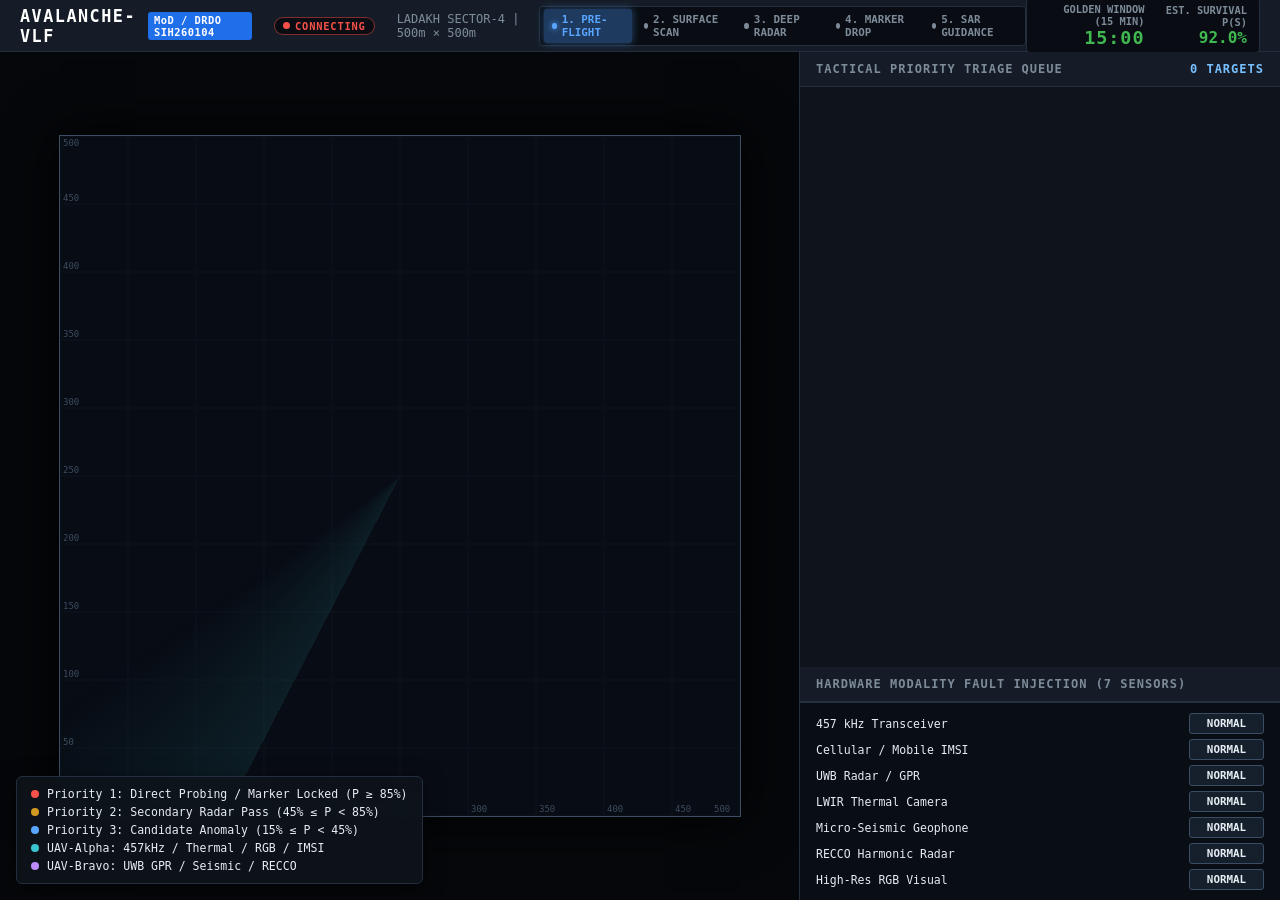
==== frontend/index.html @ 2348098b "feat: initial commit for avalanche_vlf architecture and test suite" ====
<!DOCTYPE html>
<html lang="en">
<head>
    <meta charset="UTF-8">
    <meta name="viewport" content="width=device-width, initial-scale=1.0">
    <title>AVALANCHE-VLF | Tactical SAR Command & Evidence Fusion</title>
    <style>
        :root {
            --bg: #07090e;
            --panel: #0f141c;
            --panel-header: #151c27;
            --border: #232f3e;
            --border-highlight: #3a4d65;
            --text: #e6edf3;
            --muted: #7d8b99;
            --p1: #f85149;
            --p1-glow: rgba(248, 81, 73, 0.35);
            --p2: #d29922;
            --p3: #58a6ff;
            --p4: #238636;
            --uav-alpha: #39c5cf;
            --uav-bravo: #bc8cff;
            --golden-green: #3fb950;
            --golden-amber: #d29922;
            --golden-red: #f85149;
        }
        * { box-sizing: border-box; margin: 0; padding: 0; font-family: -apple-system, BlinkMacSystemFont, "Segoe UI", Roboto, monospace; }
        body { background: var(--bg); color: var(--text); height: 100vh; display: flex; flex-direction: column; overflow: hidden; }
        
        /* Top Tactical Command Header */
        header {
            background: var(--panel-header);
            border-bottom: 1px solid var(--border);
            padding: 8px 20px;
            display: flex;
            justify-content: space-between;
            align-items: center;
            height: 52px;
            flex-shrink: 0;
        }
        .brand-group { display: flex; align-items: center; gap: 12px; }
        .brand-title { font-weight: 800; font-size: 1.05rem; letter-spacing: 1.5px; color: #fff; }
        .badge-mod { background: #1f6feb; color: #fff; font-size: 0.65rem; font-weight: 700; padding: 2px 6px; border-radius: 3px; letter-spacing: 0.5px; }
        /* Telemetry link status: never present frozen data as current */
        .link-pill {
            display: inline-flex; align-items: center; gap: 5px;
            font-size: 0.65rem; font-weight: 800; letter-spacing: 0.8px;
            padding: 2px 8px; border-radius: 10px; margin-left: 10px;
            border: 1px solid var(--border); background: #090d13;
        }
        .link-pill .link-dot { width: 7px; height: 7px; border-radius: 50%; background: var(--muted); }
        .link-pill.live { color: var(--golden-green); border-color: rgba(63, 185, 80, 0.45); }
        .link-pill.live .link-dot { background: var(--golden-green); box-shadow: 0 0 6px var(--golden-green); animation: pulseDot 1.2s infinite; }
        .link-pill.stale { color: var(--golden-amber); border-color: rgba(210, 153, 34, 0.5); }
        .link-pill.stale .link-dot { background: var(--golden-amber); animation: pulseDot 0.6s infinite; }
        .link-pill.offline { color: var(--p1); border-color: rgba(248, 81, 73, 0.5); }
        .link-pill.offline .link-dot { background: var(--p1); }
        
        /* 5-Phase Mission Lifecycle Ribbon */
        .phase-ribbon {
            display: flex;
            align-items: center;
            background: #090d13;
            border: 1px solid var(--border);
            border-radius: 4px;
            padding: 2px 4px;
            gap: 4px;
        }
        .phase-step {
            font-size: 0.68rem;
            font-weight: 700;
            color: var(--muted);
            padding: 4px 8px;
            border-radius: 3px;
            display: flex;
            align-items: center;
            gap: 5px;
            transition: all 0.3s ease;
        }
        .phase-step.active {
            background: #1f3a5f;
            color: #58a6ff;
            box-shadow: 0 0 8px rgba(88, 166, 255, 0.4);
        }
        .phase-step.complete {
            color: #3fb950;
        }
        .phase-dot { width: 6px; height: 6px; border-radius: 50%; background: var(--muted); }
        .phase-step.active .phase-dot { background: #58a6ff; box-shadow: 0 0 6px #58a6ff; animation: pulseDot 1s infinite; }
        .phase-step.complete .phase-dot { background: #3fb950; }
        
        /* Survival & Asphyxiation Golden Window HUD */
        .survival-hud {
            display: flex;
            align-items: center;
            gap: 16px;
            background: #090d13;
            border: 1px solid var(--border);
            border-radius: 4px;
            padding: 4px 12px;
        }
        .hud-metric { text-align: right; }
        .hud-label { font-size: 0.65rem; color: var(--muted); text-transform: uppercase; font-weight: 700; }
        .hud-timer { font-size: 1.15rem; font-weight: 900; letter-spacing: 1px; color: var(--golden-green); font-variant-numeric: tabular-nums; }
        .hud-survival { font-size: 1.0rem; font-weight: 800; color: var(--golden-green); }
        
        /* Main Workspace Grid */
        .layout { display: grid; grid-template-columns: 1fr 480px; flex: 1; height: calc(100vh - 52px); overflow: hidden; }
        
        /* Radar Viewport */
        .map-viewport {
            position: relative;
            background: #05070a;
            display: flex;
            justify-content: center;
            align-items: center;
            border-right: 1px solid var(--border);
            overflow: hidden;
        }
        canvas#radarCanvas {
            background: #080c14;
            border: 1px solid var(--border-highlight);
            box-shadow: 0 0 50px rgba(0, 0, 0, 0.9);
            cursor: crosshair;
        }
        .map-legend {
            position: absolute;
            bottom: 16px;
            left: 16px;
            background: rgba(15, 20, 28, 0.92);
            border: 1px solid var(--border);
            border-radius: 6px;
            padding: 10px 14px;
            font-size: 0.72rem;
            backdrop-filter: blur(8px);
            box-shadow: 0 4px 20px rgba(0,0,0,0.5);
            pointer-events: none;
        }
        .legend-row { display: flex; align-items: center; gap: 8px; margin-bottom: 4px; }
        .legend-row:last-child { margin-bottom: 0; }
        .legend-dot { width: 8px; height: 8px; border-radius: 50%; flex-shrink: 0; }
        
        /* Tactical Command Panel */
        .panel { background: var(--panel); display: flex; flex-direction: column; height: 100%; overflow: hidden; }
        .panel-heading {
            padding: 10px 16px;
            background: var(--panel-header);
            border-bottom: 1px solid var(--border);
            font-size: 0.75rem;
            font-weight: 800;
            color: var(--muted);
            text-transform: uppercase;
            letter-spacing: 1px;
            display: flex;
            justify-content: space-between;
            align-items: center;
            flex-shrink: 0;
        }
        
        /* Triage Queue */
        .triage-list { flex: 1; overflow-y: auto; padding: 12px; }
        .triage-card {
            background: #0d121a;
            border: 1px solid var(--border);
            border-left: 5px solid var(--border);
            border-radius: 4px;
            padding: 10px 12px;
            margin-bottom: 10px;
            transition: transform 0.15s ease, border-color 0.15s ease;
        }
        .triage-card:hover { transform: translateY(-1px); border-color: var(--border-highlight); }
        .triage-card.P1 { border-left-color: var(--p1); background: linear-gradient(90deg, rgba(248, 81, 73, 0.08) 0%, #0d121a 40%); }
        .triage-card.P2 { border-left-color: var(--p2); background: linear-gradient(90deg, rgba(210, 153, 34, 0.08) 0%, #0d121a 40%); }
        .card-header { display: flex; justify-content: space-between; align-items: center; margin-bottom: 6px; }
        .card-title { font-weight: 800; font-size: 0.85rem; letter-spacing: 0.5px; }
        .card-prob { font-weight: 900; font-size: 0.95rem; }
        .card-meta-grid { display: grid; grid-template-columns: 1fr 1fr; gap: 4px 12px; font-size: 0.75rem; color: var(--muted); margin-bottom: 6px; }
        .card-meta-grid strong { color: var(--text); }
        .badge-mgrs { background: #16202c; color: #79c0ff; border: 1px solid #23374d; padding: 2px 6px; border-radius: 3px; font-size: 0.72rem; font-weight: 700; font-family: monospace; }
        .marker-badge { background: #238636; color: #fff; font-size: 0.65rem; font-weight: 700; padding: 2px 6px; border-radius: 3px; display: inline-flex; align-items: center; gap: 4px; }
        .directive-box {
            background: #111823;
            border: 1px solid var(--border);
            border-radius: 3px;
            padding: 6px 8px;
            margin-top: 6px;
            font-size: 0.72rem;
            font-weight: 700;
        }
        .directive-box.P1 { color: var(--p1); border-color: rgba(248, 81, 73, 0.4); }
        .directive-box.P2 { color: var(--p2); border-color: rgba(210, 153, 34, 0.4); }
        .btn-inspect {
            width: 100%;
            margin-top: 8px;
            background: #1f2937;
            border: 1px solid #374151;
            color: #9ca3af;
            padding: 5px 8px;
            border-radius: 3px;
            font-size: 0.72rem;
            font-weight: 700;
            cursor: pointer;
            display: flex;
            justify-content: center;
            align-items: center;
            gap: 6px;
            transition: all 0.2s ease;
        }
        .btn-inspect:hover { background: #2563eb; color: #ffffff; border-color: #3b82f6; }
        
        /* Fault Injection Console */
        .fault-controls {
            padding: 10px 16px;
            border-top: 1px solid var(--border);
            background: #090d14;
            max-height: 220px;
            overflow-y: auto;
            flex-shrink: 0;
        }
        .control-row { display: flex; justify-content: space-between; align-items: center; margin-bottom: 5px; font-size: 0.72rem; }
        .control-row:last-child { margin-bottom: 0; }
        .btn-toggle {
            background: #161f2c;
            border: 1px solid var(--border-highlight);
            color: var(--text);
            padding: 3px 8px;
            border-radius: 3px;
            cursor: pointer;
            font-size: 0.68rem;
            font-weight: 700;
            min-width: 75px;
            transition: all 0.15s ease;
        }
        .btn-toggle.fault { background: #b62324; border-color: #f85149; color: #fff; box-shadow: 0 0 8px rgba(248, 81, 73, 0.4); }
        
        /* Target Sensor Analytics Modal */
        .modal-backdrop {
            position: fixed;
            top: 0; left: 0; width: 100vw; height: 100vh;
            background: rgba(3, 6, 10, 0.85);
            backdrop-filter: blur(6px);
            display: none;
            justify-content: center;
            align-items: center;
            z-index: 1000;
        }
        .modal-window {
            background: #0f1622;
            border: 1px solid var(--border-highlight);
            border-radius: 8px;
            width: 780px;
            max-width: 95vw;
            box-shadow: 0 10px 40px rgba(0, 0, 0, 0.9);
            overflow: hidden;
            display: flex;
            flex-direction: column;
        }
        .modal-header {
            padding: 12px 20px;
            background: #172030;
            border-bottom: 1px solid var(--border);
            display: flex;
            justify-content: space-between;
            align-items: center;
        }
        .modal-title { font-weight: 800; font-size: 0.95rem; letter-spacing: 0.5px; }
        .btn-close { background: none; border: none; color: var(--muted); font-size: 1.2rem; cursor: pointer; }
        .btn-close:hover { color: #fff; }
        .modal-body { padding: 18px 20px; overflow-y: auto; display: flex; flex-direction: column; gap: 16px; }
        .dsp-grid { display: grid; grid-template-columns: 1fr 1fr; gap: 16px; }
        .dsp-card { background: #080c14; border: 1px solid var(--border); border-radius: 6px; padding: 10px 12px; }
        .dsp-card-title { font-size: 0.72rem; font-weight: 800; color: var(--muted); margin-bottom: 8px; text-transform: uppercase; }
        canvas.dspCanvas { background: #04060a; border: 1px solid #1a2536; border-radius: 4px; width: 100%; height: 130px; display: block; }
        .permittivity-bar-container { margin-top: 4px; }
        .permittivity-labels { display: flex; justify-content: space-between; font-size: 0.68rem; color: var(--muted); margin-bottom: 4px; }
        .permittivity-track { height: 10px; background: #16202e; border-radius: 5px; position: relative; overflow: hidden; }
        .permittivity-fill { height: 100%; background: linear-gradient(90deg, #38bdf8 0%, #a855f7 70%, #ec4899 100%); width: 65%; }
        
        @keyframes pulseDot { 0% { opacity: 0.4; } 50% { opacity: 1; } 100% { opacity: 0.4; } }
        
        @media (max-width: 1024px) {
            .layout { grid-template-columns: 1fr; overflow-y: auto; }
            body { overflow: auto; }
            .map-viewport { height: 500px; }
            canvas#radarCanvas { width: 460px; height: 460px; }
        }
    </style>
</head>
<body>
    <header>
        <div class="brand-group">
            <div class="brand-title">AVALANCHE-VLF</div>
            <span class="badge-mod">MoD / DRDO SIH260104</span>
            <span class="link-pill offline" id="linkStatus"><span class="link-dot"></span><span id="linkStatusText">CONNECTING</span></span>
            <div style="font-size: 0.75rem; color: var(--muted); margin-left: 10px;">LADAKH SECTOR-4 | 500m × 500m</div>
        </div>
        
        <!-- 5-Phase Mission Lifecycle Ribbon -->
        <div class="phase-ribbon" id="phaseRibbon">
            <div class="phase-step active" id="phase-ALERT_PREFLIGHT"><span class="phase-dot"></span>1. PRE-FLIGHT</div>
            <div class="phase-step" id="phase-LAWNMOWER_SURFACE_SCAN"><span class="phase-dot"></span>2. SURFACE SCAN</div>
            <div class="phase-step" id="phase-DEEP_RADAR_SCAN"><span class="phase-dot"></span>3. DEEP RADAR</div>
            <div class="phase-step" id="phase-TARGET_VERIFICATION_MARKER_DROP"><span class="phase-dot"></span>4. MARKER DROP</div>
            <div class="phase-step" id="phase-SAR_VECTORING"><span class="phase-dot"></span>5. SAR GUIDANCE</div>
        </div>
        
        <!-- 15-Minute Golden Window Survival HUD -->
        <div class="survival-hud">
            <div class="hud-metric">
                <div class="hud-label">GOLDEN WINDOW (15 MIN)</div>
                <div class="hud-timer" id="goldenCountdown">15:00</div>
            </div>
            <div class="hud-metric">
                <div class="hud-label">EST. SURVIVAL P(S)</div>
                <div class="hud-survival" id="survivalProb">92.0%</div>
            </div>
        </div>
    </header>

    <div class="layout">
        <div class="map-viewport">
            <canvas id="radarCanvas" width="680" height="680"></canvas>
            <div class="map-legend">
                <div class="legend-row"><span class="legend-dot" style="background: var(--p1);"></span> Priority 1: Direct Probing / Marker Locked (P ≥ 85%)</div>
                <div class="legend-row"><span class="legend-dot" style="background: var(--p2);"></span> Priority 2: Secondary Radar Pass (45% ≤ P &lt; 85%)</div>
                <div class="legend-row"><span class="legend-dot" style="background: var(--p3);"></span> Priority 3: Candidate Anomaly (15% ≤ P &lt; 45%)</div>
                <div class="legend-row" style="margin-top: 4px;"><span class="legend-dot" style="background: var(--uav-alpha);"></span> UAV-Alpha: 457kHz / Thermal / RGB / IMSI</div>
                <div class="legend-row"><span class="legend-dot" style="background: var(--uav-bravo);"></span> UAV-Bravo: UWB GPR / Seismic / RECCO</div>
            </div>
        </div>

        <div class="panel">
            <div class="panel-heading">
                <span>Tactical Priority Triage Queue</span>
                <span id="triageCount" style="color: #79c0ff; font-family: monospace;">0 TARGETS</span>
            </div>
            <div class="triage-list" id="triageQueue"></div>
            
            <div class="panel-heading">Hardware Modality Fault Injection (7 Sensors)</div>
            <div class="fault-controls">
                <div class="control-row">
                    <span>457 kHz Transceiver</span>
                    <button class="btn-toggle" id="btnRf" onclick="toggleFault('TRANSCEIVER_457', 'btnRf')">NORMAL</button>
                </div>
                <div class="control-row">
                    <span>Cellular / Mobile IMSI</span>
                    <button class="btn-toggle" id="btnMobile" onclick="toggleFault('MOBILE_RF', 'btnMobile')">NORMAL</button>
                </div>
                <div class="control-row">
                    <span>UWB Radar / GPR</span>
                    <button class="btn-toggle" id="btnGpr" onclick="toggleFault('GPR', 'btnGpr')">NORMAL</button>
                </div>
                <div class="control-row">
                    <span>LWIR Thermal Camera</span>
                    <button class="btn-toggle" id="btnThermal" onclick="toggleFault('THERMAL_IR', 'btnThermal')">NORMAL</button>
                </div>
                <div class="control-row">
                    <span>Micro-Seismic Geophone</span>
                    <button class="btn-toggle" id="btnSeismic" onclick="toggleFault('SEISMIC_ACOUSTIC', 'btnSeismic')">NORMAL</button>
                </div>
                <div class="control-row">
                    <span>RECCO Harmonic Radar</span>
                    <button class="btn-toggle" id="btnRecco" onclick="toggleFault('RECCO', 'btnRecco')">NORMAL</button>
                </div>
                <div class="control-row">
                    <span>High-Res RGB Visual</span>
                    <button class="btn-toggle" id="btnRgb" onclick="toggleFault('RGB_VISUAL', 'btnRgb')">NORMAL</button>
                </div>
            </div>
        </div>
    </div>

    <!-- Target Sensor Analytics Inspector Modal -->
    <div class="modal-backdrop" id="inspectorModal">
        <div class="modal-window">
            <div class="modal-header">
                <div>
                    <div class="modal-title" id="modalTargetTitle">TARGET ANALYTICS: CELL_45_35</div>
                    <div style="font-size: 0.72rem; color: var(--muted); margin-top: 2px;" id="modalTargetSubtitle">MGRS: PENDING | BURIAL DEPTH: 1.30m</div>
                </div>
                <button class="btn-close" onclick="closeInspector()">&times;</button>
            </div>
            <div class="modal-body">
                <div class="dsp-grid">
                    <!-- Micro-Doppler Life Sign Card -->
                    <div class="dsp-card">
                        <div class="dsp-card-title">Airborne Micro-Doppler Respiration (0.28 Hz)</div>
                        <canvas id="dopplerCanvas" class="dspCanvas" width="340" height="130"></canvas>
                        <div style="display: flex; justify-content: space-between; font-size: 0.68rem; margin-top: 6px;">
                            <span>STATUS: <strong style="color: #3fb950;">PERIODIC RESPIRATION LOCKED</strong></span>
                            <span>FREQ: <strong>0.28 Hz (17 bpm)</strong></span>
                        </div>
                    </div>
                    
                    <!-- Subsurface GPR Synthetic B-Scan -->
                    <div class="dsp-card">
                        <div class="dsp-card-title">Subsurface GPR Hyperbolic Reflection</div>
                        <canvas id="gprBscanCanvas" class="dspCanvas" width="340" height="130"></canvas>
                        <div style="display: flex; justify-content: space-between; font-size: 0.68rem; margin-top: 6px;">
                            <span>TWO-WAY TIME: <strong>18.4 ns</strong></span>
                            <span>EST. DEPTH (Z): <strong style="color: #79c0ff;" id="modalDepthText">1.30 m</strong></span>
                        </div>
                    </div>
                </div>

                <!-- Dielectric Permittivity Comparison Spectrum -->
                <div class="dsp-card">
                    <div class="dsp-card-title">Calculated Dielectric Permittivity Contrast Profile (&epsilon;<sub>r</sub>)</div>
                    <div class="permittivity-bar-container">
                        <div class="permittivity-labels">
                            <span>Dry Snow (&epsilon;<sub>r</sub> &approx; 3.2)</span>
                            <span>Rock / Ice Bedrock (&epsilon;<sub>r</sub> &approx; 6-9)</span>
                            <span style="color: #f472b6; font-weight: 700;">Human Biological Tissue (&epsilon;<sub>r</sub> &approx; 50-55)</span>
                        </div>
                        <div class="permittivity-track">
                            <div class="permittivity-fill" id="permittivityFill"></div>
                        </div>
                    </div>
                    <div style="font-size: 0.72rem; color: var(--muted); margin-top: 8px;">
                        Target Dielectric Signature: <strong style="color: var(--text);" id="modalPermittivityValue">&epsilon;<sub>r</sub> = 52.5</strong> (High water-content anomaly confirms living subject vs debris)
                    </div>
                </div>

                <!-- Action Directives & Safe Approach Summary -->
                <div style="background: #090d14; border: 1px solid var(--border); border-radius: 6px; padding: 10px 14px; font-size: 0.75rem;">
                    <div style="display: grid; grid-template-columns: 1fr 1fr; gap: 8px;">
                        <div>RECOMMENDED APPROACH AZIMUTH: <strong style="color: #38bdf8;" id="modalApproachAzimuth">135.0&deg; (Contour Traverse)</strong></div>
                        <div>PHYSICAL MARKER STATUS: <strong style="color: #3fb950;" id="modalMarkerStatus">DEPLOYED [868.2 MHz]</strong></div>
                    </div>
                </div>
            </div>
        </div>
    </div>

    <script src="app.js"></script>
</body>
</html>
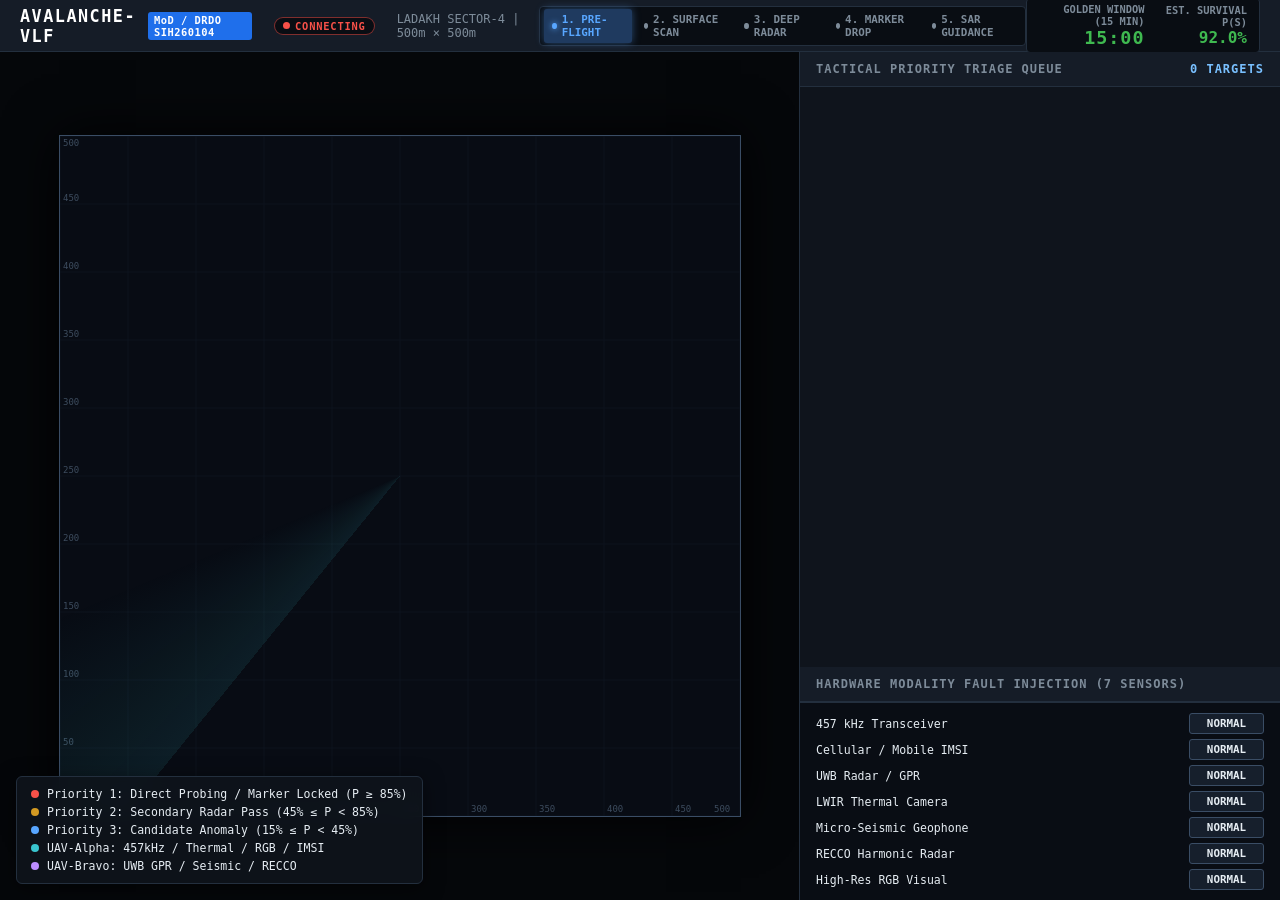
==== commit 2a53bd4c: "feat: HUD link-health staleness indicator with executable spec Extracts the telemetry-link rule into" ====
--- a/frontend/index.html
+++ b/frontend/index.html
@@ -432,6 +432,7 @@
         </div>
     </div>
 
+    <script src="link_state.js"></script>
     <script src="app.js"></script>
 </body>
 </html>
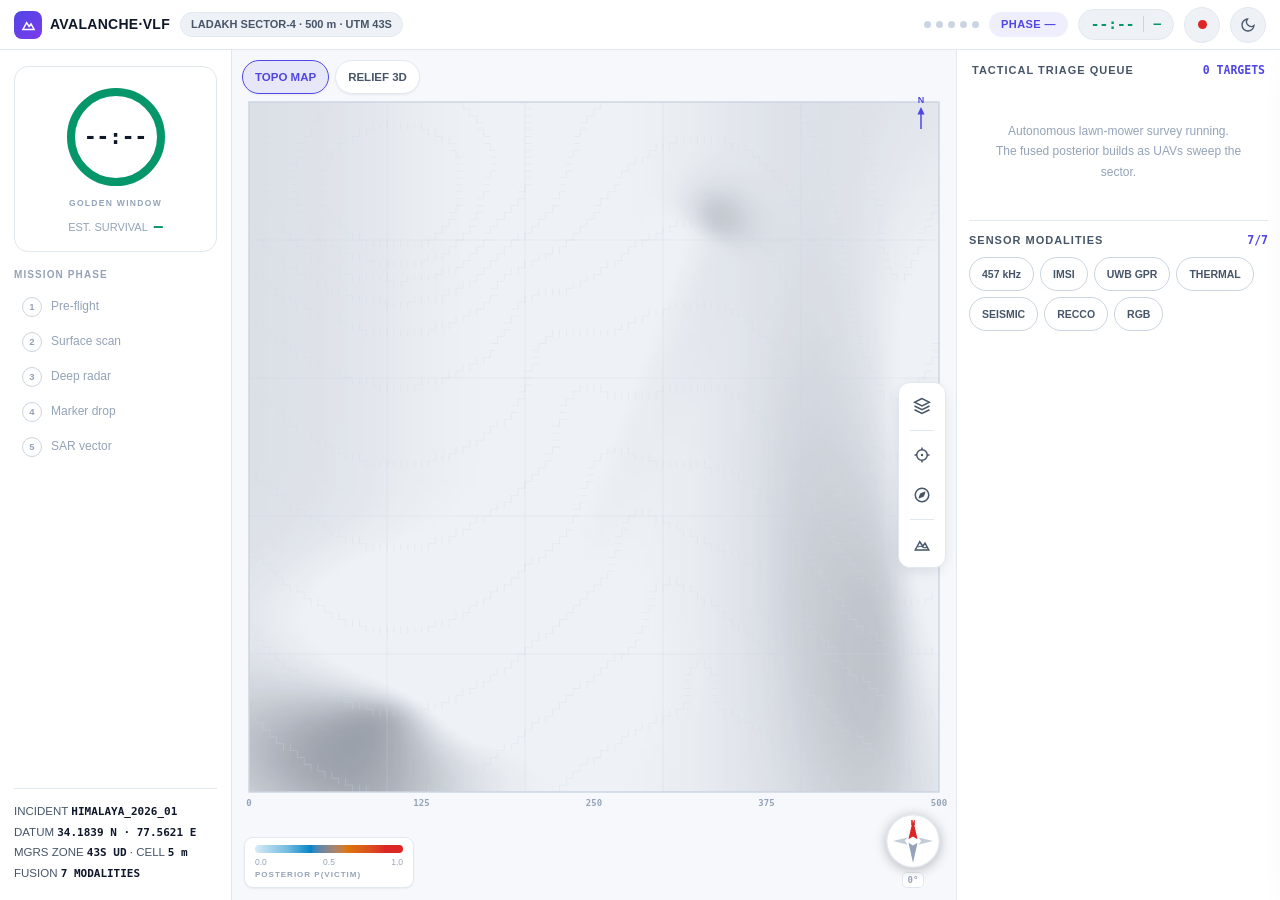
==== commit 6470d3ca: "feat: modular frontend rebuild, alpine 3D relief with avalanche scenario Frontend: monolith app.js s" ====
--- a/frontend/index.html
+++ b/frontend/index.html
@@ -1,438 +1,226 @@
 <!DOCTYPE html>
 <html lang="en">
 <head>
-    <meta charset="UTF-8">
-    <meta name="viewport" content="width=device-width, initial-scale=1.0">
-    <title>AVALANCHE-VLF | Tactical SAR Command & Evidence Fusion</title>
-    <style>
-        :root {
-            --bg: #07090e;
-            --panel: #0f141c;
-            --panel-header: #151c27;
-            --border: #232f3e;
-            --border-highlight: #3a4d65;
-            --text: #e6edf3;
-            --muted: #7d8b99;
-            --p1: #f85149;
-            --p1-glow: rgba(248, 81, 73, 0.35);
-            --p2: #d29922;
-            --p3: #58a6ff;
-            --p4: #238636;
-            --uav-alpha: #39c5cf;
-            --uav-bravo: #bc8cff;
-            --golden-green: #3fb950;
-            --golden-amber: #d29922;
-            --golden-red: #f85149;
-        }
-        * { box-sizing: border-box; margin: 0; padding: 0; font-family: -apple-system, BlinkMacSystemFont, "Segoe UI", Roboto, monospace; }
-        body { background: var(--bg); color: var(--text); height: 100vh; display: flex; flex-direction: column; overflow: hidden; }
-        
-        /* Top Tactical Command Header */
-        header {
-            background: var(--panel-header);
-            border-bottom: 1px solid var(--border);
-            padding: 8px 20px;
-            display: flex;
-            justify-content: space-between;
-            align-items: center;
-            height: 52px;
-            flex-shrink: 0;
-        }
-        .brand-group { display: flex; align-items: center; gap: 12px; }
-        .brand-title { font-weight: 800; font-size: 1.05rem; letter-spacing: 1.5px; color: #fff; }
-        .badge-mod { background: #1f6feb; color: #fff; font-size: 0.65rem; font-weight: 700; padding: 2px 6px; border-radius: 3px; letter-spacing: 0.5px; }
-        /* Telemetry link status: never present frozen data as current */
-        .link-pill {
-            display: inline-flex; align-items: center; gap: 5px;
-            font-size: 0.65rem; font-weight: 800; letter-spacing: 0.8px;
-            padding: 2px 8px; border-radius: 10px; margin-left: 10px;
-            border: 1px solid var(--border); background: #090d13;
-        }
-        .link-pill .link-dot { width: 7px; height: 7px; border-radius: 50%; background: var(--muted); }
-        .link-pill.live { color: var(--golden-green); border-color: rgba(63, 185, 80, 0.45); }
-        .link-pill.live .link-dot { background: var(--golden-green); box-shadow: 0 0 6px var(--golden-green); animation: pulseDot 1.2s infinite; }
-        .link-pill.stale { color: var(--golden-amber); border-color: rgba(210, 153, 34, 0.5); }
-        .link-pill.stale .link-dot { background: var(--golden-amber); animation: pulseDot 0.6s infinite; }
-        .link-pill.offline { color: var(--p1); border-color: rgba(248, 81, 73, 0.5); }
-        .link-pill.offline .link-dot { background: var(--p1); }
-        
-        /* 5-Phase Mission Lifecycle Ribbon */
-        .phase-ribbon {
-            display: flex;
-            align-items: center;
-            background: #090d13;
-            border: 1px solid var(--border);
-            border-radius: 4px;
-            padding: 2px 4px;
-            gap: 4px;
-        }
-        .phase-step {
-            font-size: 0.68rem;
-            font-weight: 700;
-            color: var(--muted);
-            padding: 4px 8px;
-            border-radius: 3px;
-            display: flex;
-            align-items: center;
-            gap: 5px;
-            transition: all 0.3s ease;
-        }
-        .phase-step.active {
-            background: #1f3a5f;
-            color: #58a6ff;
-            box-shadow: 0 0 8px rgba(88, 166, 255, 0.4);
-        }
-        .phase-step.complete {
-            color: #3fb950;
-        }
-        .phase-dot { width: 6px; height: 6px; border-radius: 50%; background: var(--muted); }
-        .phase-step.active .phase-dot { background: #58a6ff; box-shadow: 0 0 6px #58a6ff; animation: pulseDot 1s infinite; }
-        .phase-step.complete .phase-dot { background: #3fb950; }
-        
-        /* Survival & Asphyxiation Golden Window HUD */
-        .survival-hud {
-            display: flex;
-            align-items: center;
-            gap: 16px;
-            background: #090d13;
-            border: 1px solid var(--border);
-            border-radius: 4px;
-            padding: 4px 12px;
-        }
-        .hud-metric { text-align: right; }
-        .hud-label { font-size: 0.65rem; color: var(--muted); text-transform: uppercase; font-weight: 700; }
-        .hud-timer { font-size: 1.15rem; font-weight: 900; letter-spacing: 1px; color: var(--golden-green); font-variant-numeric: tabular-nums; }
-        .hud-survival { font-size: 1.0rem; font-weight: 800; color: var(--golden-green); }
-        
-        /* Main Workspace Grid */
-        .layout { display: grid; grid-template-columns: 1fr 480px; flex: 1; height: calc(100vh - 52px); overflow: hidden; }
-        
-        /* Radar Viewport */
-        .map-viewport {
-            position: relative;
-            background: #05070a;
-            display: flex;
-            justify-content: center;
-            align-items: center;
-            border-right: 1px solid var(--border);
-            overflow: hidden;
-        }
-        canvas#radarCanvas {
-            background: #080c14;
-            border: 1px solid var(--border-highlight);
-            box-shadow: 0 0 50px rgba(0, 0, 0, 0.9);
-            cursor: crosshair;
-        }
-        .map-legend {
-            position: absolute;
-            bottom: 16px;
-            left: 16px;
-            background: rgba(15, 20, 28, 0.92);
-            border: 1px solid var(--border);
-            border-radius: 6px;
-            padding: 10px 14px;
-            font-size: 0.72rem;
-            backdrop-filter: blur(8px);
-            box-shadow: 0 4px 20px rgba(0,0,0,0.5);
-            pointer-events: none;
-        }
-        .legend-row { display: flex; align-items: center; gap: 8px; margin-bottom: 4px; }
-        .legend-row:last-child { margin-bottom: 0; }
-        .legend-dot { width: 8px; height: 8px; border-radius: 50%; flex-shrink: 0; }
-        
-        /* Tactical Command Panel */
-        .panel { background: var(--panel); display: flex; flex-direction: column; height: 100%; overflow: hidden; }
-        .panel-heading {
-            padding: 10px 16px;
-            background: var(--panel-header);
-            border-bottom: 1px solid var(--border);
-            font-size: 0.75rem;
-            font-weight: 800;
-            color: var(--muted);
-            text-transform: uppercase;
-            letter-spacing: 1px;
-            display: flex;
-            justify-content: space-between;
-            align-items: center;
-            flex-shrink: 0;
-        }
-        
-        /* Triage Queue */
-        .triage-list { flex: 1; overflow-y: auto; padding: 12px; }
-        .triage-card {
-            background: #0d121a;
-            border: 1px solid var(--border);
-            border-left: 5px solid var(--border);
-            border-radius: 4px;
-            padding: 10px 12px;
-            margin-bottom: 10px;
-            transition: transform 0.15s ease, border-color 0.15s ease;
-        }
-        .triage-card:hover { transform: translateY(-1px); border-color: var(--border-highlight); }
-        .triage-card.P1 { border-left-color: var(--p1); background: linear-gradient(90deg, rgba(248, 81, 73, 0.08) 0%, #0d121a 40%); }
-        .triage-card.P2 { border-left-color: var(--p2); background: linear-gradient(90deg, rgba(210, 153, 34, 0.08) 0%, #0d121a 40%); }
-        .card-header { display: flex; justify-content: space-between; align-items: center; margin-bottom: 6px; }
-        .card-title { font-weight: 800; font-size: 0.85rem; letter-spacing: 0.5px; }
-        .card-prob { font-weight: 900; font-size: 0.95rem; }
-        .card-meta-grid { display: grid; grid-template-columns: 1fr 1fr; gap: 4px 12px; font-size: 0.75rem; color: var(--muted); margin-bottom: 6px; }
-        .card-meta-grid strong { color: var(--text); }
-        .badge-mgrs { background: #16202c; color: #79c0ff; border: 1px solid #23374d; padding: 2px 6px; border-radius: 3px; font-size: 0.72rem; font-weight: 700; font-family: monospace; }
-        .marker-badge { background: #238636; color: #fff; font-size: 0.65rem; font-weight: 700; padding: 2px 6px; border-radius: 3px; display: inline-flex; align-items: center; gap: 4px; }
-        .directive-box {
-            background: #111823;
-            border: 1px solid var(--border);
-            border-radius: 3px;
-            padding: 6px 8px;
-            margin-top: 6px;
-            font-size: 0.72rem;
-            font-weight: 700;
-        }
-        .directive-box.P1 { color: var(--p1); border-color: rgba(248, 81, 73, 0.4); }
-        .directive-box.P2 { color: var(--p2); border-color: rgba(210, 153, 34, 0.4); }
-        .btn-inspect {
-            width: 100%;
-            margin-top: 8px;
-            background: #1f2937;
-            border: 1px solid #374151;
-            color: #9ca3af;
-            padding: 5px 8px;
-            border-radius: 3px;
-            font-size: 0.72rem;
-            font-weight: 700;
-            cursor: pointer;
-            display: flex;
-            justify-content: center;
-            align-items: center;
-            gap: 6px;
-            transition: all 0.2s ease;
-        }
-        .btn-inspect:hover { background: #2563eb; color: #ffffff; border-color: #3b82f6; }
-        
-        /* Fault Injection Console */
-        .fault-controls {
-            padding: 10px 16px;
-            border-top: 1px solid var(--border);
-            background: #090d14;
-            max-height: 220px;
-            overflow-y: auto;
-            flex-shrink: 0;
-        }
-        .control-row { display: flex; justify-content: space-between; align-items: center; margin-bottom: 5px; font-size: 0.72rem; }
-        .control-row:last-child { margin-bottom: 0; }
-        .btn-toggle {
-            background: #161f2c;
-            border: 1px solid var(--border-highlight);
-            color: var(--text);
-            padding: 3px 8px;
-            border-radius: 3px;
-            cursor: pointer;
-            font-size: 0.68rem;
-            font-weight: 700;
-            min-width: 75px;
-            transition: all 0.15s ease;
-        }
-        .btn-toggle.fault { background: #b62324; border-color: #f85149; color: #fff; box-shadow: 0 0 8px rgba(248, 81, 73, 0.4); }
-        
-        /* Target Sensor Analytics Modal */
-        .modal-backdrop {
-            position: fixed;
-            top: 0; left: 0; width: 100vw; height: 100vh;
-            background: rgba(3, 6, 10, 0.85);
-            backdrop-filter: blur(6px);
-            display: none;
-            justify-content: center;
-            align-items: center;
-            z-index: 1000;
-        }
-        .modal-window {
-            background: #0f1622;
-            border: 1px solid var(--border-highlight);
-            border-radius: 8px;
-            width: 780px;
-            max-width: 95vw;
-            box-shadow: 0 10px 40px rgba(0, 0, 0, 0.9);
-            overflow: hidden;
-            display: flex;
-            flex-direction: column;
-        }
-        .modal-header {
-            padding: 12px 20px;
-            background: #172030;
-            border-bottom: 1px solid var(--border);
-            display: flex;
-            justify-content: space-between;
-            align-items: center;
-        }
-        .modal-title { font-weight: 800; font-size: 0.95rem; letter-spacing: 0.5px; }
-        .btn-close { background: none; border: none; color: var(--muted); font-size: 1.2rem; cursor: pointer; }
-        .btn-close:hover { color: #fff; }
-        .modal-body { padding: 18px 20px; overflow-y: auto; display: flex; flex-direction: column; gap: 16px; }
-        .dsp-grid { display: grid; grid-template-columns: 1fr 1fr; gap: 16px; }
-        .dsp-card { background: #080c14; border: 1px solid var(--border); border-radius: 6px; padding: 10px 12px; }
-        .dsp-card-title { font-size: 0.72rem; font-weight: 800; color: var(--muted); margin-bottom: 8px; text-transform: uppercase; }
-        canvas.dspCanvas { background: #04060a; border: 1px solid #1a2536; border-radius: 4px; width: 100%; height: 130px; display: block; }
-        .permittivity-bar-container { margin-top: 4px; }
-        .permittivity-labels { display: flex; justify-content: space-between; font-size: 0.68rem; color: var(--muted); margin-bottom: 4px; }
-        .permittivity-track { height: 10px; background: #16202e; border-radius: 5px; position: relative; overflow: hidden; }
-        .permittivity-fill { height: 100%; background: linear-gradient(90deg, #38bdf8 0%, #a855f7 70%, #ec4899 100%); width: 65%; }
-        
-        @keyframes pulseDot { 0% { opacity: 0.4; } 50% { opacity: 1; } 100% { opacity: 0.4; } }
-        
-        @media (max-width: 1024px) {
-            .layout { grid-template-columns: 1fr; overflow-y: auto; }
-            body { overflow: auto; }
-            .map-viewport { height: 500px; }
-            canvas#radarCanvas { width: 460px; height: 460px; }
-        }
-    </style>
+<meta charset="UTF-8">
+<meta name="viewport" content="width=device-width, initial-scale=1.0, viewport-fit=cover">
+<meta name="theme-color" content="#f6f8fb" media="(prefers-color-scheme: light)">
+<meta name="theme-color" content="#0b1120" media="(prefers-color-scheme: dark)">
+<title>AVALANCHE-VLF | Tactical SAR Command</title>
+<link rel="stylesheet" href="css/app.css">
 </head>
 <body>
-    <header>
-        <div class="brand-group">
-            <div class="brand-title">AVALANCHE-VLF</div>
-            <span class="badge-mod">MoD / DRDO SIH260104</span>
-            <span class="link-pill offline" id="linkStatus"><span class="link-dot"></span><span id="linkStatusText">CONNECTING</span></span>
-            <div style="font-size: 0.75rem; color: var(--muted); margin-left: 10px;">LADAKH SECTOR-4 | 500m × 500m</div>
-        </div>
-        
-        <!-- 5-Phase Mission Lifecycle Ribbon -->
-        <div class="phase-ribbon" id="phaseRibbon">
-            <div class="phase-step active" id="phase-ALERT_PREFLIGHT"><span class="phase-dot"></span>1. PRE-FLIGHT</div>
-            <div class="phase-step" id="phase-LAWNMOWER_SURFACE_SCAN"><span class="phase-dot"></span>2. SURFACE SCAN</div>
-            <div class="phase-step" id="phase-DEEP_RADAR_SCAN"><span class="phase-dot"></span>3. DEEP RADAR</div>
-            <div class="phase-step" id="phase-TARGET_VERIFICATION_MARKER_DROP"><span class="phase-dot"></span>4. MARKER DROP</div>
-            <div class="phase-step" id="phase-SAR_VECTORING"><span class="phase-dot"></span>5. SAR GUIDANCE</div>
-        </div>
-        
-        <!-- 15-Minute Golden Window Survival HUD -->
-        <div class="survival-hud">
-            <div class="hud-metric">
-                <div class="hud-label">GOLDEN WINDOW (15 MIN)</div>
-                <div class="hud-timer" id="goldenCountdown">15:00</div>
-            </div>
-            <div class="hud-metric">
-                <div class="hud-label">EST. SURVIVAL P(S)</div>
-                <div class="hud-survival" id="survivalProb">92.0%</div>
-            </div>
-        </div>
-    </header>
-
-    <div class="layout">
-        <div class="map-viewport">
-            <canvas id="radarCanvas" width="680" height="680"></canvas>
-            <div class="map-legend">
-                <div class="legend-row"><span class="legend-dot" style="background: var(--p1);"></span> Priority 1: Direct Probing / Marker Locked (P ≥ 85%)</div>
-                <div class="legend-row"><span class="legend-dot" style="background: var(--p2);"></span> Priority 2: Secondary Radar Pass (45% ≤ P &lt; 85%)</div>
-                <div class="legend-row"><span class="legend-dot" style="background: var(--p3);"></span> Priority 3: Candidate Anomaly (15% ≤ P &lt; 45%)</div>
-                <div class="legend-row" style="margin-top: 4px;"><span class="legend-dot" style="background: var(--uav-alpha);"></span> UAV-Alpha: 457kHz / Thermal / RGB / IMSI</div>
-                <div class="legend-row"><span class="legend-dot" style="background: var(--uav-bravo);"></span> UAV-Bravo: UWB GPR / Seismic / RECCO</div>
-            </div>
-        </div>
-
-        <div class="panel">
-            <div class="panel-heading">
-                <span>Tactical Priority Triage Queue</span>
-                <span id="triageCount" style="color: #79c0ff; font-family: monospace;">0 TARGETS</span>
-            </div>
-            <div class="triage-list" id="triageQueue"></div>
-            
-            <div class="panel-heading">Hardware Modality Fault Injection (7 Sensors)</div>
-            <div class="fault-controls">
-                <div class="control-row">
-                    <span>457 kHz Transceiver</span>
-                    <button class="btn-toggle" id="btnRf" onclick="toggleFault('TRANSCEIVER_457', 'btnRf')">NORMAL</button>
+<header class="topbar">
+    <div class="logo">
+        <span class="logo-mark"><svg viewBox="0 0 24 24" fill="none" stroke="currentColor" stroke-width="2.4"><path d="M3 20l6-11 4 6 3-4 5 9z"/></svg></span>
+        <span>AVALANCHE·VLF</span>
+    </div>
+    <span class="chip hide-m">LADAKH SECTOR-4 · 500 m · UTM 43S</span>
+    <div class="t-space"></div>
+    <div class="phase-dots hide-m" id="phaseDots"></div>
+    <span class="phase-chip" id="phaseChip">PHASE —</span>
+    <div class="golden-pill" id="goldenPill">
+        <span class="gp-item"><span class="gp-time" id="gTime">--:--</span></span>
+        <span class="gp-sep hide-m"></span>
+        <span class="gp-item hide-m"><span class="gp-surv" id="gSurv">—</span></span>
+    </div>
+    <button class="link-dot-btn offline" id="linkBtn" aria-label="Telemetry link status" title="LINK OFFLINE"><i></i></button>
+    <button class="icon-btn" id="themeBtn" aria-label="Toggle day / night theme">
+        <svg id="thMoon" viewBox="0 0 24 24" fill="none" stroke="currentColor" stroke-width="2"><path d="M21 12.79A9 9 0 1 1 11.21 3 7 7 0 0 0 21 12.79z"/></svg>
+        <svg id="thSun" viewBox="0 0 24 24" fill="none" stroke="currentColor" stroke-width="2" style="display:none"><circle cx="12" cy="12" r="4"/><path d="M12 2v2m0 16v2M4.93 4.93l1.41 1.41m11.32 11.32 1.41 1.41M2 12h2m16 0h2M4.93 19.07l1.41-1.41M17.66 6.34l1.41-1.41"/></svg>
+    </button>
+</header>
+
+<div class="shell">
+    <!-- Context rail (wide desktop) -->
+    <aside class="ctx-rail">
+        <div class="ring-card" id="ringCard">
+            <div class="ring-wrap">
+                <svg width="108" height="108" viewBox="0 0 108 108">
+                    <circle class="ring-bg" cx="54" cy="54" r="45"/>
+                    <circle class="ring-fg" id="ringFg" cx="54" cy="54" r="45" stroke-dasharray="282.74" stroke-dashoffset="0"/>
+                </svg>
+                <div class="ring-center">
+                    <div class="ring-time" id="gTimeRing">--:--</div>
                 </div>
-                <div class="control-row">
-                    <span>Cellular / Mobile IMSI</span>
-                    <button class="btn-toggle" id="btnMobile" onclick="toggleFault('MOBILE_RF', 'btnMobile')">NORMAL</button>
-                </div>
-                <div class="control-row">
-                    <span>UWB Radar / GPR</span>
-                    <button class="btn-toggle" id="btnGpr" onclick="toggleFault('GPR', 'btnGpr')">NORMAL</button>
-                </div>
-                <div class="control-row">
-                    <span>LWIR Thermal Camera</span>
-                    <button class="btn-toggle" id="btnThermal" onclick="toggleFault('THERMAL_IR', 'btnThermal')">NORMAL</button>
-                </div>
-                <div class="control-row">
-                    <span>Micro-Seismic Geophone</span>
-                    <button class="btn-toggle" id="btnSeismic" onclick="toggleFault('SEISMIC_ACOUSTIC', 'btnSeismic')">NORMAL</button>
-                </div>
-                <div class="control-row">
-                    <span>RECCO Harmonic Radar</span>
-                    <button class="btn-toggle" id="btnRecco" onclick="toggleFault('RECCO', 'btnRecco')">NORMAL</button>
-                </div>
-                <div class="control-row">
-                    <span>High-Res RGB Visual</span>
-                    <button class="btn-toggle" id="btnRgb" onclick="toggleFault('RGB_VISUAL', 'btnRgb')">NORMAL</button>
-                </div>
-            </div>
-        </div>
-    </div>
-
-    <!-- Target Sensor Analytics Inspector Modal -->
-    <div class="modal-backdrop" id="inspectorModal">
-        <div class="modal-window">
-            <div class="modal-header">
-                <div>
-                    <div class="modal-title" id="modalTargetTitle">TARGET ANALYTICS: CELL_45_35</div>
-                    <div style="font-size: 0.72rem; color: var(--muted); margin-top: 2px;" id="modalTargetSubtitle">MGRS: PENDING | BURIAL DEPTH: 1.30m</div>
-                </div>
-                <button class="btn-close" onclick="closeInspector()">&times;</button>
-            </div>
-            <div class="modal-body">
-                <div class="dsp-grid">
-                    <!-- Micro-Doppler Life Sign Card -->
-                    <div class="dsp-card">
-                        <div class="dsp-card-title">Airborne Micro-Doppler Respiration (0.28 Hz)</div>
-                        <canvas id="dopplerCanvas" class="dspCanvas" width="340" height="130"></canvas>
-                        <div style="display: flex; justify-content: space-between; font-size: 0.68rem; margin-top: 6px;">
-                            <span>STATUS: <strong style="color: #3fb950;">PERIODIC RESPIRATION LOCKED</strong></span>
-                            <span>FREQ: <strong>0.28 Hz (17 bpm)</strong></span>
-                        </div>
-                    </div>
-                    
-                    <!-- Subsurface GPR Synthetic B-Scan -->
-                    <div class="dsp-card">
-                        <div class="dsp-card-title">Subsurface GPR Hyperbolic Reflection</div>
-                        <canvas id="gprBscanCanvas" class="dspCanvas" width="340" height="130"></canvas>
-                        <div style="display: flex; justify-content: space-between; font-size: 0.68rem; margin-top: 6px;">
-                            <span>TWO-WAY TIME: <strong>18.4 ns</strong></span>
-                            <span>EST. DEPTH (Z): <strong style="color: #79c0ff;" id="modalDepthText">1.30 m</strong></span>
-                        </div>
-                    </div>
-                </div>
-
-                <!-- Dielectric Permittivity Comparison Spectrum -->
-                <div class="dsp-card">
-                    <div class="dsp-card-title">Calculated Dielectric Permittivity Contrast Profile (&epsilon;<sub>r</sub>)</div>
-                    <div class="permittivity-bar-container">
-                        <div class="permittivity-labels">
-                            <span>Dry Snow (&epsilon;<sub>r</sub> &approx; 3.2)</span>
-                            <span>Rock / Ice Bedrock (&epsilon;<sub>r</sub> &approx; 6-9)</span>
-                            <span style="color: #f472b6; font-weight: 700;">Human Biological Tissue (&epsilon;<sub>r</sub> &approx; 50-55)</span>
-                        </div>
-                        <div class="permittivity-track">
-                            <div class="permittivity-fill" id="permittivityFill"></div>
-                        </div>
-                    </div>
-                    <div style="font-size: 0.72rem; color: var(--muted); margin-top: 8px;">
-                        Target Dielectric Signature: <strong style="color: var(--text);" id="modalPermittivityValue">&epsilon;<sub>r</sub> = 52.5</strong> (High water-content anomaly confirms living subject vs debris)
-                    </div>
-                </div>
-
-                <!-- Action Directives & Safe Approach Summary -->
-                <div style="background: #090d14; border: 1px solid var(--border); border-radius: 6px; padding: 10px 14px; font-size: 0.75rem;">
-                    <div style="display: grid; grid-template-columns: 1fr 1fr; gap: 8px;">
-                        <div>RECOMMENDED APPROACH AZIMUTH: <strong style="color: #38bdf8;" id="modalApproachAzimuth">135.0&deg; (Contour Traverse)</strong></div>
-                        <div>PHYSICAL MARKER STATUS: <strong style="color: #3fb950;" id="modalMarkerStatus">DEPLOYED [868.2 MHz]</strong></div>
-                    </div>
-                </div>
-            </div>
-        </div>
-    </div>
-
-    <script src="link_state.js"></script>
-    <script src="app.js"></script>
+            </div>
+            <div class="ring-sub">Golden window</div>
+            <div class="surv-row">EST. SURVIVAL <span class="surv-val" id="gSurvRing">—</span></div>
+        </div>
+        <div>
+            <div class="rail-title">Mission Phase</div>
+            <div class="phase-list" id="phaseList"></div>
+        </div>
+        <div class="meta-block">
+            INCIDENT <b>HIMALAYA_2026_01</b><br>
+            DATUM <b>34.1839 N · 77.5621 E</b><br>
+            MGRS ZONE <b>43S UD</b> · CELL <b>5 m</b><br>
+            FUSION <b id="fusionCount">7 MODALITIES</b>
+        </div>
+    </aside>
+
+    <!-- Map pane -->
+    <main class="map-pane" id="mapPane">
+        <canvas id="cv2d"></canvas>
+        <canvas id="cv3d"></canvas>
+
+        <div class="map-toolbar">
+            <button class="tool-chip on" id="chipPlan" aria-label="Switch to topographic map view">TOPO MAP</button>
+            <button class="tool-chip" id="chipRelief" aria-label="Switch to 3D relief view">RELIEF 3D</button>
+        </div>
+
+        <!-- Unified GIS control bar -->
+        <nav class="gis-bar" id="gisBar" aria-label="Map controls">
+            <button class="gis-btn" id="tbLayers" aria-label="Layer management" aria-expanded="false" data-tip="LAYERS">
+                <svg viewBox="0 0 24 24" fill="none" stroke="currentColor" stroke-width="2"><path d="M12 2L2 7l10 5 10-5-10-5zM2 17l10 5 10-5M2 12l10 5 10-5"/></svg>
+            </button>
+            <div class="gis-sep"></div>
+            <button class="gis-btn green" id="tbRecenter" aria-label="Recenter on victim clusters" data-tip="RECENTER EXTENTS">
+                <svg viewBox="0 0 24 24" fill="none" stroke="currentColor" stroke-width="2"><circle cx="12" cy="12" r="7"/><path d="M12 2v3M12 19v3M2 12h3M19 12h3"/><circle cx="12" cy="12" r="1.6" fill="currentColor" stroke="none"/></svg>
+            </button>
+            <button class="gis-btn" id="tbNorth" aria-label="Reset north-up orientation" data-tip="NORTH-UP RESET">
+                <svg viewBox="0 0 24 24" fill="none" stroke="currentColor" stroke-width="2"><circle cx="12" cy="12" r="9"/><path d="M15.5 8.5l-2 5-5 2 2-5 5-2z" fill="currentColor" stroke-linejoin="round"/></svg>
+            </button>
+            <div class="gis-sep"></div>
+            <button class="gis-btn" id="tbSlope" aria-label="Toggle slope shading and contour isolines" aria-pressed="false" data-tip="CONTOURS &amp; SLOPE">
+                <svg viewBox="0 0 24 24" fill="none" stroke="currentColor" stroke-width="2"><path d="M3 20l6-11 4 6 3-4 5 9H3z"/><path d="M7 16c2-1.4 4-1.4 6 0s4 1.4 6 0" stroke-width="1.4"/></svg>
+            </button>
+        </nav>
+
+        <!-- Layer management popover -->
+        <div class="popover" id="layersPop" role="dialog" aria-label="Layer management">
+            <div class="pop-title">Sensor Modality Layers
+                <button class="pop-close" id="popClose" aria-label="Close layer panel">×</button>
+            </div>
+            <label class="check-row"><input type="checkbox" id="lyVlf" checked><span class="check-dot" style="background:var(--uav-a)"></span>407/457 MHz VLF</label>
+            <label class="check-row"><input type="checkbox" id="lyGpr" checked><span class="check-dot" style="background:#38bdf8"></span>UWB GPR</label>
+            <label class="check-row"><input type="checkbox" id="lyThermal" checked><span class="check-dot" style="background:var(--p2)"></span>LWIR Thermal</label>
+            <label class="check-row"><input type="checkbox" id="lyRecco" checked><span class="check-dot" style="background:var(--uav-b)"></span>RECCO Harmonic</label>
+            <label class="check-row"><input type="checkbox" id="lyRgb" checked><span class="check-dot" style="background:var(--ok)"></span>Optical RGB</label>
+            <div class="pop-divider"></div>
+            <div class="slider-row">
+                FUSION
+                <input type="range" id="fusionOpacity" min="0" max="100" value="100" aria-label="Fusion probability layer opacity">
+                <span class="slider-val" id="fusionOpacityVal">100%</span>
+            </div>
+            <div class="pop-divider"></div>
+            <div class="switch-row">UTM / MGRS Grid
+                <span class="switch"><input type="checkbox" id="swGrid" checked aria-label="Toggle UTM grid"><span class="track"></span><span class="knob"></span></span>
+            </div>
+            <div class="switch-row">Contour Lines
+                <span class="switch"><input type="checkbox" id="swContours" checked aria-label="Toggle contour lines"><span class="track"></span><span class="knob"></span></span>
+            </div>
+            <div class="switch-row">Search Drone Vectors
+                <span class="switch"><input type="checkbox" id="swVectors" checked aria-label="Toggle drone vectors"><span class="track"></span><span class="knob"></span></span>
+            </div>
+        </div>
+
+        <!-- Posterior probability ramp -->
+        <div class="ramp" id="rampLegend" aria-hidden="true">
+            <div class="ramp-bar"></div>
+            <div class="ramp-ticks"><span>0.0</span><span>0.5</span><span>1.0</span></div>
+            <div class="ramp-cap">Posterior P(victim)</div>
+        </div>
+
+        <!-- Orientation gizmo (corner compass) -->
+        <button class="orient-gizmo" id="orientGizmo" aria-label="Reset view to north-up"
+                title="North-up reset — click to reorient">
+            <svg viewBox="0 0 64 64" width="58" height="58">
+                <circle cx="32" cy="32" r="29" fill="var(--surface)" stroke="var(--border)" stroke-width="1.5"/>
+                <g id="gizmoRose" style="transform-origin:32px 32px">
+                    <path d="M32 8 L37 30 L32 27 L27 30 Z" fill="#dc2626"/>
+                    <path d="M32 56 L37 34 L32 37 L27 34 Z" fill="var(--ink-3)"/>
+                    <path d="M10 32 L26 28 L23 32 L26 36 Z" fill="var(--ink-3)" opacity=".55"/>
+                    <path d="M54 32 L38 28 L41 32 L38 36 Z" fill="var(--ink-3)" opacity=".55"/>
+                </g>
+                <text x="32" y="14.5" text-anchor="middle" font-size="7" font-weight="800"
+                      fill="var(--p1)" font-family="ui-monospace,monospace">N</text>
+            </svg>
+            <span class="gizmo-tilt" id="gizmoTilt">0°</span>
+        </button>
+    </main>
+
+    <!-- Triage column (desktop / tablet-wide) -->
+    <aside class="right-col">
+        <div class="rc-head"><h2>Tactical Triage Queue</h2><span id="qCount">0 TARGETS</span></div>
+        <div class="rc-scroll">
+            <div id="queueDesk"></div>
+            <div class="sensor-block">
+                <div class="rc-head" style="padding:0 0 8px"><h2>Sensor Modalities</h2><span id="sCount">7/7</span></div>
+                <div class="sensor-grid" id="sensorsDesk"></div>
+            </div>
+        </div>
+    </aside>
+</div>
+
+<!-- Mobile / tablet persistent bottom sheet -->
+<div class="sheet-backdrop" id="sheetBackdrop"></div>
+<section class="sheet" id="targetSheet" aria-label="Target queue and sensors">
+    <button class="sheet-grip" id="sheetGrip" aria-label="Expand or collapse panel"><span></span></button>
+    <div class="sheet-peek" id="sheetPeekRow">
+        <span class="peek-label">NEXT<br>TARGET</span>
+        <span class="peek-target" id="peekTarget"><span class="peek-empty">Survey running — posterior building…</span></span>
+        <svg class="peek-chev" width="16" height="16" viewBox="0 0 24 24" fill="none" stroke="currentColor" stroke-width="2.4"><path d="M18 15l-6-6-6 6"/></svg>
+    </div>
+    <div class="sheet-body">
+        <div class="sheet-section-title" style="border-top:none;margin-top:0;padding-top:2px">Tactical Triage Queue · <span id="qCountSheet">0</span></div>
+        <div id="queueSheet"></div>
+        <div class="sheet-section-title">Sensor Modalities · <span id="sCountSheet">7/7 NOMINAL</span></div>
+        <div class="sensor-grid" id="sensorsSheet" style="padding:0 2px 4px"></div>
+    </div>
+</section>
+
+<!-- Non-blocking DSP telemetry drawer -->
+<div class="drawer-backdrop" id="drawerBackdrop"></div>
+<aside class="dsp-drawer" id="dspDrawer" role="dialog" aria-label="DSP telemetry inspector">
+    <div class="d-head">
+        <div>
+            <h3 id="mTitle">TARGET ANALYTICS</h3>
+            <div class="d-sub" id="mSub"></div>
+        </div>
+        <div class="d-actions">
+            <button class="d-close" id="mFocusBtn" aria-label="Focus map on target" title="Focus map on target">
+                <svg width="15" height="15" viewBox="0 0 24 24" fill="none" stroke="currentColor" stroke-width="2"><circle cx="12" cy="12" r="7"/><path d="M12 2v3M12 19v3M2 12h3M19 12h3"/></svg>
+            </button>
+            <button class="d-close" id="mClose" aria-label="Close inspector">×</button>
+        </div>
+    </div>
+    <div class="d-body">
+        <div class="dsp-grid">
+            <div class="d-card">
+                <h4>Airborne Micro-Doppler Respiration</h4>
+                <canvas id="dopCv"></canvas>
+                <div class="d-foot"><span>STATUS: <b class="ok" id="dStat">SCANNING</b></span><span>FREQ: <b id="dFreq">—</b></span></div>
+            </div>
+            <div class="d-card">
+                <h4>Subsurface GPR Hyperbolic Reflection</h4>
+                <canvas id="gprCv"></canvas>
+                <div class="d-foot"><span>TWO-WAY TIME: <b id="dTwt">—</b></span><span>DEPTH Z: <b class="info" id="mDepth">—</b></span></div>
+            </div>
+        </div>
+        <div class="d-card">
+            <h4>Dielectric Permittivity Contrast ε<sub>r</sub></h4>
+            <div class="perm-track"><div class="perm-fill" id="permFill"></div></div>
+            <div class="perm-lbls"><span>Dry snow ≈ 3.2</span><span>Rock / ice ≈ 6–9</span><span class="hot">Human tissue ≈ 50–55</span></div>
+            <div style="font-size:10.5px;color:var(--ink-2);margin-top:7px" id="permNote"></div>
+        </div>
+        <div class="dir-box">
+            <div>APPROACH AZIMUTH<br><b id="mAz">—</b></div>
+            <div>MARKER STATUS<br><b class="go" id="mMk">STANDBY</b></div>
+        </div>
+        <button class="focus-btn" id="focusTargetBtn">
+            <svg width="13" height="13" viewBox="0 0 24 24" fill="none" stroke="currentColor" stroke-width="2"><circle cx="12" cy="12" r="7"/><path d="M12 2v3M12 19v3M2 12h3M19 12h3"/></svg>
+            FOCUS MAP ON TARGET
+        </button>
+    </div>
+</aside>
+
+<script src="vendor/three.min.js"></script>
+<script src="vendor/OrbitControls.js"></script>
+<script src="link_state.js"></script>
+<script src="js/dem.js"></script>
+<script src="js/fusion.js"></script>
+<script src="js/map2d.js"></script>
+<script src="js/relief3d.js"></script>
+<script src="js/app.js"></script>
 </body>
-</html>+</html>
--- a/frontend/css/app.css
+++ b/frontend/css/app.css
@@ -0,0 +1,483 @@
+/* ============================================================
+   AVALANCHE-VLF Tactical Command — design tokens + UI
+   Light: clean alpine ops  ·  Dark: night-ops grid tone
+   All colors flow through these tokens only.
+   ============================================================ */
+:root {
+    --bg: #f6f8fb;
+    --surface: #ffffff;
+    --surface-2: #eef2f7;
+    --border: #e2e8f0;
+    --border-strong: #cbd5e1;
+    --ink: #0f172a;
+    --ink-2: #475569;
+    --ink-3: #94a3b8;
+    --accent: #4f46e5;
+    --accent-hover: #4338ca;
+    --accent-soft: rgba(79, 70, 229, 0.09);
+    --p1: #dc2626;   --p1-soft: rgba(220, 38, 38, 0.09);
+    --p2: #d97706;   --p2-soft: rgba(217, 119, 6, 0.10);
+    --p3: #0284c7;   --p3-soft: rgba(2, 132, 199, 0.10);
+    --ok: #059669;   --ok-soft: rgba(5, 150, 105, 0.10);
+    --uav-a: #0891b2;
+    --uav-b: #7c3aed;
+    --sig-cyan: #0891b2;
+    --sig-green: #059669;
+    --shadow-sm: 0 1px 2px rgba(15, 23, 42, .06);
+    --shadow-md: 0 4px 16px -4px rgba(15, 23, 42, .14);
+    --shadow-lg: 0 12px 40px -8px rgba(15, 23, 42, .25);
+    --r-lg: 14px; --r-md: 10px; --r-sm: 7px;
+    --peek: 92px;
+    --topbar-h: 50px;
+    --toolbar-w: 46px;
+    --sat: env(safe-area-inset-top, 0px);
+    --sab: env(safe-area-inset-bottom, 0px);
+    --font: -apple-system, BlinkMacSystemFont, "Segoe UI", Roboto, sans-serif;
+    --mono: ui-monospace, "SF Mono", Menlo, Consolas, monospace;
+}
+[data-theme="dark"] {
+    --bg: #0b1120;
+    --surface: #121c30;
+    --surface-2: #182338;
+    --border: #223049;
+    --border-strong: #35486b;
+    --ink: #e2e8f0;
+    --ink-2: #94a3b8;
+    --ink-3: #64748b;
+    --accent: #818cf8;
+    --accent-hover: #a5b4fc;
+    --accent-soft: rgba(129, 140, 248, 0.12);
+    --p1: #f87171;   --p1-soft: rgba(248, 113, 113, 0.12);
+    --p2: #fbbf24;   --p2-soft: rgba(251, 191, 36, 0.12);
+    --p3: #38bdf8;   --p3-soft: rgba(56, 189, 248, 0.12);
+    --ok: #34d399;   --ok-soft: rgba(52, 211, 153, 0.12);
+    --uav-a: #22d3ee;
+    --uav-b: #a78bfa;
+    --sig-cyan: #22d3ee;
+    --sig-green: #34d399;
+    --shadow-sm: 0 1px 2px rgba(0, 0, 0, .4);
+    --shadow-md: 0 4px 16px -4px rgba(0, 0, 0, .5);
+    --shadow-lg: 0 12px 40px -8px rgba(0, 0, 0, .65);
+}
+
+* { box-sizing: border-box; margin: 0; padding: 0; font-family: var(--font); }
+html { height: 100%; }
+body {
+    height: 100%; overflow: hidden; position: fixed; inset: 0;
+    background: var(--bg); color: var(--ink);
+    font-size: 14px; line-height: 1.45;
+    -webkit-tap-highlight-color: transparent;
+    transition: background .25s, color .25s;
+}
+@media (min-width: 1280px) { body { font-size: 14.5px; } }
+button { cursor: pointer; font-family: inherit; color: inherit; }
+:focus-visible { outline: 2px solid var(--accent); outline-offset: 2px; border-radius: 4px; }
+::-webkit-scrollbar { width: 6px; height: 6px; }
+::-webkit-scrollbar-thumb { background: var(--border-strong); border-radius: 3px; }
+::-webkit-scrollbar-track { background: transparent; }
+
+/* ================= Top bar ================= */
+.topbar {
+    height: calc(var(--topbar-h) + var(--sat));
+    padding: var(--sat) 14px 0;
+    background: var(--surface);
+    border-bottom: 1px solid var(--border);
+    display: flex; align-items: center; gap: 10px;
+    z-index: 60; position: relative;
+}
+.logo { display: flex; align-items: center; gap: 8px; font-weight: 800; font-size: 13px; letter-spacing: .3px; white-space: nowrap; }
+@media (min-width: 768px) { .logo { font-size: 14px; } }
+.logo-mark { width: 28px; height: 28px; border-radius: 8px; display: grid; place-items: center; flex-shrink: 0;
+    background: linear-gradient(145deg, var(--accent), #7c3aed); color: #fff; }
+.logo-mark svg { width: 15px; height: 15px; }
+.chip { display: inline-flex; align-items: center; gap: 5px; font-size: 11px; font-weight: 700;
+    color: var(--ink-2); background: var(--surface-2); border: 1px solid var(--border);
+    padding: 4px 10px; border-radius: 999px; white-space: nowrap; }
+.t-space { flex: 1; min-width: 0; }
+.phase-chip { font-size: 11px; font-weight: 800; letter-spacing: .4px; color: var(--accent);
+    background: var(--accent-soft); border: 1px solid transparent; padding: 4px 11px; border-radius: 999px; white-space: nowrap; }
+.phase-dots { display: flex; gap: 5px; align-items: center; }
+.pdot { width: 7px; height: 7px; border-radius: 50%; background: var(--border-strong); transition: all .3s; }
+.pdot.done { background: var(--ok); }
+.pdot.now { background: var(--accent); box-shadow: 0 0 0 3px var(--accent-soft); }
+.golden-pill { display: flex; align-items: center; gap: 9px; padding: 4px 12px; border-radius: 999px;
+    border: 1px solid var(--border); background: var(--surface-2); white-space: nowrap; }
+.gp-item { display: flex; align-items: baseline; gap: 5px; }
+.gp-time { font-family: var(--mono); font-size: 14.5px; font-weight: 800; font-variant-numeric: tabular-nums; color: var(--ok); }
+.gp-sep { width: 1px; height: 16px; background: var(--border-strong); }
+.gp-surv { font-family: var(--mono); font-size: 12.5px; font-weight: 700; color: var(--ok); font-variant-numeric: tabular-nums; }
+.golden-pill.warn .gp-time, .golden-pill.warn .gp-surv { color: var(--p2); }
+.golden-pill.crit .gp-time, .golden-pill.crit .gp-surv { color: var(--p1); animation: urgentPulse 1.1s infinite; }
+@keyframes urgentPulse { 0%,100% { opacity: 1; } 50% { opacity: .55; } }
+.link-dot-btn { width: 36px; height: 36px; border-radius: 50%; border: 1px solid var(--border);
+    background: var(--surface-2); display: grid; place-items: center; position: relative; flex-shrink: 0; }
+.link-dot-btn i { width: 9px; height: 9px; border-radius: 50%; background: var(--ink-3); transition: background .3s; }
+.link-dot-btn.live i { background: var(--ok); box-shadow: 0 0 8px var(--ok); animation: blink 1.4s infinite; }
+.link-dot-btn.stale i { background: var(--p2); }
+.link-dot-btn.offline i { background: var(--p1); }
+@keyframes blink { 0%,100% { opacity: .4; } 50% { opacity: 1; } }
+.icon-btn { width: 36px; height: 36px; border-radius: 50%; border: 1px solid var(--border);
+    background: var(--surface-2); color: var(--ink-2); display: grid; place-items: center; flex-shrink: 0;
+    transition: all .15s; }
+.icon-btn:hover { color: var(--ink); border-color: var(--border-strong); }
+.icon-btn svg { width: 16px; height: 16px; }
+@media (max-width: 900px) { .hide-m { display: none !important; } }
+@media (max-width: 640px) {
+    .topbar { padding-left: 10px; padding-right: 10px; gap: 7px; }
+    .phase-chip { max-width: 34vw; overflow: hidden; text-overflow: ellipsis;
+        padding: 4px 8px; }
+    .golden-pill { padding: 4px 9px; gap: 6px; }
+}
+
+/* ================= Shell ================= */
+.shell { display: grid; height: calc(100% - var(--topbar-h) - var(--sat)); grid-template-columns: 232px 1fr 324px; }
+/* Column collapses live in the responsive section below, AFTER the base
+   .ctx-rail / .right-col rules — a hide declared before the base display:flex
+   loses the cascade and the panel never collapses. */
+
+/* ---------- Context rail ---------- */
+.ctx-rail { border-right: 1px solid var(--border); background: var(--surface);
+    overflow-y: auto; padding: 16px 14px; display: flex; flex-direction: column; gap: 16px; }
+.ring-card { text-align: center; padding: 16px 10px 13px; border: 1px solid var(--border); border-radius: var(--r-lg); }
+.ring-wrap { position: relative; width: 108px; height: 108px; margin: 0 auto 6px; }
+.ring-wrap svg { transform: rotate(-90deg); display: block; }
+.ring-bg { fill: none; stroke: var(--surface-2); stroke-width: 8; }
+.ring-fg { fill: none; stroke: var(--ok); stroke-width: 8; stroke-linecap: round;
+    transition: stroke-dashoffset 1s linear, stroke .5s; }
+.warn .ring-fg { stroke: var(--p2); } .crit .ring-fg { stroke: var(--p1); }
+.ring-center { position: absolute; inset: 0; display: grid; place-content: center; }
+.ring-time { font-family: var(--mono); font-size: 21px; font-weight: 800; font-variant-numeric: tabular-nums; line-height: 1; }
+.ring-sub { font-size: 8.5px; letter-spacing: 1.3px; color: var(--ink-3); text-transform: uppercase; margin: 0 0 7px; font-weight: 700; }
+.surv-row { display: flex; justify-content: center; gap: 6px; align-items: baseline; font-size: 11px; color: var(--ink-3); }
+.surv-val { font-family: var(--mono); font-size: 15px; font-weight: 800; color: var(--ok); }
+.warn .surv-val { color: var(--p2); } .crit .surv-val { color: var(--p1); }
+.rail-title { font-size: 10px; font-weight: 800; letter-spacing: 1.1px; text-transform: uppercase; color: var(--ink-3); margin-bottom: 7px; }
+.phase-list { display: flex; flex-direction: column; gap: 1px; }
+.ph-item { display: flex; gap: 9px; align-items: center; padding: 7px 8px; border-radius: 8px; font-size: 12px; color: var(--ink-3); }
+.ph-item .n { width: 20px; height: 20px; border-radius: 50%; border: 1.6px solid var(--border-strong);
+    display: grid; place-items: center; font-size: 9.5px; font-weight: 800; flex-shrink: 0; }
+.ph-item.done { color: var(--ink-2); } .ph-item.done .n { border-color: var(--ok); color: var(--ok); }
+.ph-item.now { color: var(--accent); font-weight: 700; background: var(--accent-soft); }
+.ph-item.now .n { border-color: var(--accent); color: var(--accent); }
+.meta-block { border-top: 1px solid var(--border); padding-top: 12px; font-size: 11.5px; color: var(--ink-2); line-height: 1.8; margin-top: auto; }
+.meta-block b { font-family: var(--mono); font-size: 11px; color: var(--ink); font-weight: 600; }
+.meta-block b.warn { color: var(--p2); }
+
+/* ---------- Map pane ---------- */
+.map-pane { position: relative; min-width: 0; min-height: 0; overflow: hidden; }
+.map-pane canvas { position: absolute; inset: 0; width: 100%; height: 100%; touch-action: none; display: block; }
+#cv2d { cursor: crosshair; opacity: 1; transition: opacity .22s; }
+#cv3d { opacity: 0; pointer-events: none; transition: opacity .22s; cursor: grab; }
+.mode3d #cv2d { opacity: 0; pointer-events: none; }
+.mode3d #cv3d { opacity: 1; pointer-events: auto; }
+
+.map-toolbar { position: absolute; z-index: 30; top: 10px; left: 10px; display: flex; gap: 6px; }
+.tool-chip { display: inline-flex; align-items: center; gap: 6px; background: var(--surface); color: var(--ink-2);
+    border: 1px solid var(--border); border-radius: 999px; font-size: 11.5px; font-weight: 700;
+    padding: 7px 13px; box-shadow: var(--shadow-sm); transition: all .15s; min-height: 44px; }
+@media (pointer: fine) { .tool-chip { min-height: 34px; padding: 5px 12px; } }
+.tool-chip.on { color: var(--accent); border-color: var(--accent); background: var(--accent-soft); }
+
+/* ---------- GIS control bar (vertical, right edge) ---------- */
+.gis-bar { position: absolute; z-index: 44; right: 10px; top: 50%; transform: translateY(-50%);
+    display: flex; flex-direction: column; gap: 4px; padding: 5px;
+    background: var(--surface); border: 1px solid var(--border); border-radius: 12px;
+    box-shadow: var(--shadow-md);
+    /* smooth slide when the DSP drawer opens on desktop (`translate` property,
+       so it composes with the base centering transform) */
+    transition: transform 0.25s cubic-bezier(0.4, 0, 0.2, 1),
+                translate 0.25s cubic-bezier(0.4, 0, 0.2, 1); }
+@media (min-width: 1024px) {
+    /* The fixed drawer overlays the queue column (324px at ≥1280, 320px
+       below) plus ~68-72px of the map. Shift the bar and compass by just
+       that overlap + gap — a full drawer-width shift threw them into the
+       middle of the map. */
+    body.drawer-open .gis-bar,
+    body.drawer-open .orient-gizmo { translate: -84px 0; }
+}
+.gis-btn { position: relative; width: 36px; height: 36px; border: none; border-radius: 9px;
+    background: transparent; color: var(--ink-2); display: grid; place-items: center;
+    transition: all .15s; }
+.gis-btn svg { width: 18px; height: 18px; pointer-events: none; }
+.gis-btn:hover { color: var(--ink); background: var(--surface-2); }
+.gis-btn:active { transform: scale(.93); }
+.gis-btn.on { color: var(--sig-cyan); background: color-mix(in srgb, var(--sig-cyan) 10%, transparent);
+    box-shadow: inset 0 0 0 1px color-mix(in srgb, var(--sig-cyan) 45%, transparent),
+                0 0 12px color-mix(in srgb, var(--sig-cyan) 28%, transparent); }
+.gis-btn.on.green { color: var(--sig-green); background: color-mix(in srgb, var(--sig-green) 10%, transparent);
+    box-shadow: inset 0 0 0 1px color-mix(in srgb, var(--sig-green) 45%, transparent),
+                0 0 12px color-mix(in srgb, var(--sig-green) 26%, transparent); }
+.gis-sep { height: 1px; margin: 2px 6px; background: var(--border); }
+/* micro-tooltips */
+@media (hover: hover) {
+    .gis-btn::after {
+        content: attr(data-tip);
+        position: absolute; right: calc(100% + 10px); top: 50%; transform: translateY(-50%) scale(.94);
+        background: var(--ink); color: var(--bg);
+        font-size: 10px; font-weight: 700; letter-spacing: .4px; white-space: nowrap;
+        padding: 4px 9px; border-radius: 6px;
+        opacity: 0; pointer-events: none; transition: opacity .12s .15s, transform .12s .15s;
+    }
+    .gis-btn:hover::after { opacity: 1; transform: translateY(-50%) scale(1); }
+}
+@media (max-width: 640px) {
+    .gis-bar { top: auto; bottom: calc(var(--peek) + var(--sab) + 12px); transform: none; }
+}
+.sheet-open .gis-bar { display: none; }
+
+/* ---------- Layers popover ---------- */
+.popover { position: absolute; z-index: 34; right: calc(10px + var(--toolbar-w) + 12px); top: 50%;
+    transform: translateY(-50%); width: 248px;
+    background: var(--surface); border: 1px solid var(--border); border-radius: var(--r-lg);
+    box-shadow: var(--shadow-lg); padding: 14px; display: none; }
+.popover.open { display: block; animation: popInDesk .16s ease both; }
+@keyframes popInDesk { from { opacity: 0; transform: translateY(-50%) translateX(6px); }
+                    to { opacity: 1; transform: translateY(-50%); } }
+@media (max-width: 640px) {
+    .popover { right: 10px; left: 10px; width: auto; top: auto; bottom: calc(var(--peek) + var(--sab) + 70px);
+        transform: none; animation-name: popInMob; }
+}
+@keyframes popInMob { from { opacity: 0; transform: translateY(6px); } to { opacity: 1; transform: none; } }
+.pop-title { font-size: 10px; font-weight: 800; letter-spacing: 1.1px; text-transform: uppercase;
+    color: var(--ink-3); margin-bottom: 10px; display: flex; justify-content: space-between; align-items: center; }
+.pop-close { border: none; background: none; color: var(--ink-3); font-size: 15px; line-height: 1; padding: 2px 4px; }
+.check-row { display: flex; align-items: center; gap: 9px; padding: 6px 2px; font-size: 12px; cursor: pointer;
+    color: var(--ink-2); user-select: none; }
+.check-row input { accent-color: var(--accent); width: 15px; height: 15px; cursor: pointer; }
+.check-dot { width: 9px; height: 9px; border-radius: 3px; flex-shrink: 0; }
+.pop-divider { height: 1px; background: var(--border); margin: 10px 0; }
+.slider-row { display: flex; align-items: center; gap: 9px; font-size: 11px; color: var(--ink-2); }
+.slider-row input[type=range] { flex: 1; accent-color: var(--accent); min-height: 24px; }
+.slider-val { font-family: var(--mono); font-size: 10.5px; width: 34px; text-align: right; color: var(--ink); }
+.switch-row { display: flex; justify-content: space-between; align-items: center; padding: 6px 2px; font-size: 12px; color: var(--ink-2); }
+.switch { position: relative; width: 34px; height: 19px; flex-shrink: 0; }
+.switch input { opacity: 0; width: 100%; height: 100%; position: absolute; margin: 0; cursor: pointer; z-index: 1; }
+.switch .track { position: absolute; inset: 0; border-radius: 999px; background: var(--border-strong); transition: background .18s; }
+.switch .knob { position: absolute; top: 2.5px; left: 2.5px; width: 14px; height: 14px; border-radius: 50%;
+    background: #fff; box-shadow: var(--shadow-sm); transition: transform .18s; }
+.switch input:checked ~ .track { background: var(--sig-green); }
+.switch input:checked ~ .knob { transform: translateX(15px); }
+
+/* ---------- Probability ramp legend ---------- */
+.ramp { position: absolute; z-index: 24; left: 12px; bottom: 12px; pointer-events: none;
+    background: var(--surface); border: 1px solid var(--border); border-radius: 9px;
+    box-shadow: var(--shadow-sm); padding: 7px 10px 6px; transition: bottom .28s cubic-bezier(.3,.9,.3,1); }
+.sheet-open .ramp { display: none; }
+.ramp-bar { width: 148px; height: 8px; border-radius: 4px;
+    background: linear-gradient(90deg,
+        color-mix(in srgb, var(--p3) 16%, transparent) 0%,
+        color-mix(in srgb, var(--p3) 55%, transparent) 22%,
+        var(--p3) 38%,
+        var(--p2) 62%,
+        var(--p1) 88%);
+}
+.ramp-ticks { display: flex; justify-content: space-between; font-family: var(--mono);
+    font-size: 8.5px; color: var(--ink-3); margin-top: 3px; }
+.ramp-cap { font-size: 8px; font-weight: 800; letter-spacing: 1px; text-transform: uppercase;
+    color: var(--ink-3); margin-top: 1px; }
+@media (max-width: 1023px) { .ramp { bottom: calc(var(--peek) + var(--sab) + 12px); } }
+
+/* ---------- Orientation gizmo (corner compass) ---------- */
+.orient-gizmo { position: absolute; z-index: 24; right: 12px; bottom: 12px;
+    width: 62px; border: none; background: none; padding: 0;
+    display: flex; flex-direction: column; align-items: center; gap: 2px;
+    cursor: pointer;
+    transition: transform .15s, filter .15s, translate 0.25s cubic-bezier(0.4, 0, 0.2, 1); }
+.orient-gizmo:hover { transform: scale(1.06); }
+.orient-gizmo:active { transform: scale(.96); }
+.orient-gizmo svg { display: block; filter: drop-shadow(0 2px 6px rgba(10, 16, 28, .28)); border-radius: 50%; }
+.gizmo-tilt { font-family: var(--mono); font-size: 9px; font-weight: 700; color: var(--ink-3);
+    background: var(--surface); border: 1px solid var(--border); border-radius: 5px;
+    padding: 0 5px; line-height: 14px; }
+@media (max-width: 1023px) {
+    .orient-gizmo { bottom: calc(var(--peek) + var(--sab) + 12px); right: 14px; width: 54px; }
+    .orient-gizmo svg { width: 48px; height: 48px; }
+}
+.sheet-open .orient-gizmo { display: none; }
+
+/* ---------- Right column ---------- */
+.right-col { border-left: 1px solid var(--border); background: var(--surface); display: flex; flex-direction: column; min-height: 0; }
+.rc-head { padding: 12px 15px 10px; display: flex; justify-content: space-between; align-items: baseline; flex-shrink: 0; }
+.rc-head h2 { font-size: 11px; font-weight: 800; letter-spacing: 1px; text-transform: uppercase; color: var(--ink-2); }
+.rc-head span { font-family: var(--mono); font-size: 11.5px; font-weight: 800; color: var(--accent); }
+.rc-scroll { flex: 1; overflow-y: auto; padding: 0 12px 12px; min-height: 0; }
+
+/* ---------- Responsive column collapse ----------
+   Placed after the base .ctx-rail / .right-col rules on purpose: these hides
+   must win the cascade over the base display:flex at equal specificity. */
+@media (max-width: 1279px) {
+    .shell { grid-template-columns: 1fr 320px; }
+    .ctx-rail { display: none; }
+}
+@media (max-width: 1023px) {
+    .shell { grid-template-columns: 1fr; }
+    .right-col { display: none; }
+}
+
+/* Target cards */
+/* Entry animation ONLY on first appearance: cards are reconciled in place at
+   telemetry rate — replaying the slide-in on every probability tick was the
+   visible panel glitch. */
+.tcard { border: 1px solid var(--border); border-radius: var(--r-md); background: var(--surface);
+    box-shadow: var(--shadow-sm); margin-bottom: 9px; overflow: hidden; position: relative;
+    cursor: pointer; transition: border-color .15s, transform .15s; }
+.tcard.fresh { animation: rise .25s ease both; }
+.tcard:hover { border-color: var(--accent); transform: translateY(-1px); }
+.tcard.selected { border-color: var(--sig-cyan); box-shadow: 0 0 0 1px var(--sig-cyan), 0 0 14px color-mix(in srgb, var(--sig-cyan) 30%, transparent); }
+@keyframes rise { from { opacity: 0; transform: translateY(5px); } to { opacity: 1; transform: none; } }
+.tc-strip { position: absolute; left: 0; top: 0; bottom: 0; width: 3px; }
+.tcard.P1 .tc-strip { background: var(--p1); } .tcard.P2 .tc-strip { background: var(--p2); } .tcard.P3 .tc-strip { background: var(--p3); }
+.tc-body { padding: 10px 12px 9px 13px; }
+.tc-row1 { display: flex; justify-content: space-between; align-items: center; gap: 8px; margin-bottom: 6px; }
+.tc-id { display: flex; align-items: center; gap: 7px; min-width: 0; flex-wrap: wrap; }
+.zbadge { font-size: 9.5px; font-weight: 900; letter-spacing: .8px; color: #fff; border-radius: 5px; padding: 2.5px 7px; }
+.tcard.P1 .zbadge { background: var(--p1); } .tcard.P2 .zbadge { background: var(--p2); } .tcard.P3 .zbadge { background: var(--p3); }
+[data-theme="dark"] .zbadge { color: #0b1120; }
+.tc-coord { font-family: var(--mono); font-size: 11px; font-weight: 600; color: var(--ink-2); }
+.tc-prob { font-family: var(--mono); font-size: 16px; font-weight: 800; font-variant-numeric: tabular-nums; flex-shrink: 0; }
+.tcard.P1 .tc-prob { color: var(--p1); } .tcard.P2 .tc-prob { color: var(--p2); } .tcard.P3 .tc-prob { color: var(--p3); }
+.tc-meta { display: grid; grid-template-columns: 1fr 1fr; gap: 2px 10px; font-size: 11px; color: var(--ink-2); margin-bottom: 7px; }
+.tc-meta b { font-weight: 650; color: var(--ink); font-variant-numeric: tabular-nums; }
+.mgrs-tag { font-family: var(--mono); font-size: 9.5px; font-weight: 600; color: var(--accent);
+    background: var(--accent-soft); border-radius: 4px; padding: 1px 6px; }
+.tc-evi { display: flex; justify-content: space-between; align-items: center; gap: 6px; flex-wrap: wrap;
+    font-size: 10px; color: var(--ink-3); margin-bottom: 7px; }
+.tc-evi b { color: var(--ink-2); font-weight: 650; }
+.mk-chip { font-size: 8.5px; font-weight: 800; letter-spacing: .3px; color: #fff; background: var(--ok);
+    border-radius: 4px; padding: 2px 6px; }
+[data-theme="dark"] .mk-chip { color: #052e1c; }
+.tc-dir { font-size: 10.5px; line-height: 1.5; font-weight: 550; border-radius: 7px; padding: 6px 9px; }
+.tcard.P1 .tc-dir { background: var(--p1-soft); color: var(--p1); }
+.tcard.P2 .tc-dir { background: var(--p2-soft); color: var(--p2); }
+.tcard.P3 .tc-dir { background: var(--p3-soft); color: var(--p3); }
+.tc-btn { width: 100%; margin-top: 8px; min-height: 40px; display: flex; justify-content: center; align-items: center; gap: 6px;
+    border: 1px solid var(--border); background: none; color: var(--accent); font-size: 10.5px; font-weight: 800;
+    letter-spacing: .4px; border-radius: var(--r-sm); transition: all .15s; }
+.tc-btn:hover { background: var(--accent-soft); border-color: var(--accent); }
+.empty-state { text-align: center; color: var(--ink-3); font-size: 12px; padding: 32px 18px; line-height: 1.7; }
+
+/* Sensors */
+.sensor-block { border-top: 1px solid var(--border); margin-top: 6px; padding-top: 11px; }
+.sensor-grid { display: flex; flex-wrap: wrap; gap: 6px; }
+.sen-chip { border: 1px solid var(--border-strong); background: none; color: var(--ink-2); border-radius: 999px;
+    font-size: 10.5px; font-weight: 700; padding: 6px 12px; min-height: 34px; transition: all .15s; }
+.sen-chip.fault { background: var(--p1); border-color: var(--p1); color: #fff; box-shadow: 0 0 10px var(--p1-soft); }
+
+/* ================= Bottom sheet (mobile / tablet) ================= */
+.sheet-backdrop { position: fixed; inset: 0; z-index: 68; background: rgba(10, 16, 28, .38);
+    opacity: 0; pointer-events: none; transition: opacity .25s; }
+.sheet-backdrop.show { opacity: 1; pointer-events: auto; }
+.sheet {
+    position: fixed; z-index: 70; left: 0; right: 0; bottom: 0;
+    max-height: 74vh; display: flex; flex-direction: column;
+    background: var(--surface); border: 1px solid var(--border); border-bottom: none;
+    border-radius: 18px 18px 0 0; box-shadow: var(--shadow-lg);
+    transform: translateY(calc(100% - var(--peek) - var(--sab)));
+    transition: transform .3s cubic-bezier(.3,.9,.3,1);
+    padding-bottom: var(--sab);
+}
+.sheet.open { transform: none; }
+.sheet-grip { padding: 9px 0 3px; display: grid; place-items: center; cursor: grab; flex-shrink: 0;
+    background: none; border: none; min-height: 44px; }
+.sheet-grip span { width: 40px; height: 4.5px; border-radius: 3px; background: var(--border-strong); }
+.sheet-peek { display: flex; align-items: center; gap: 10px; padding: 2px 16px 10px; flex-shrink: 0; }
+.peek-label { font-size: 9px; font-weight: 800; letter-spacing: 1.1px; text-transform: uppercase; color: var(--ink-3); }
+.peek-target { display: flex; align-items: center; gap: 7px; min-width: 0; flex: 1; }
+.peek-zone { font-size: 9px; font-weight: 900; color: #fff; border-radius: 4px; padding: 2px 6px; }
+.peek-zone.p1 { background: var(--p1); } .peek-zone.p2 { background: var(--p2); } .peek-zone.p3 { background: var(--p3); }
+[data-theme="dark"] .peek-zone { color: #0b1120; }
+.peek-name { font-family: var(--mono); font-size: 11.5px; font-weight: 700; color: var(--ink);
+    overflow: hidden; text-overflow: ellipsis; white-space: nowrap; }
+.peek-prob { font-family: var(--mono); font-size: 14px; font-weight: 800; color: var(--p1); flex-shrink: 0; }
+.peek-empty { font-size: 11.5px; color: var(--ink-3); flex: 1; }
+.peek-chev { color: var(--ink-3); flex-shrink: 0; transition: transform .3s; }
+.sheet.open .peek-chev { transform: rotate(180deg); }
+.sheet-body { overflow-y: auto; padding: 0 12px 14px; min-height: 0; }
+.sheet-section-title { font-size: 9.5px; font-weight: 800; letter-spacing: 1.1px; text-transform: uppercase;
+    color: var(--ink-3); padding: 12px 4px 7px; border-top: 1px solid var(--border); margin-top: 8px; }
+@media (min-width: 1024px) { .sheet, .sheet-backdrop { display: none; } }
+@media (min-width: 641px) and (max-width: 1023px) {
+    .sheet { left: 50%; right: auto; width: min(560px, 92vw); transform: translate(-50%, calc(100% - var(--peek)));
+        border-radius: 18px; border-bottom: 1px solid var(--border); bottom: 12px; max-height: 72vh; }
+    .sheet.open { transform: translate(-50%, 0); }
+}
+@media (orientation: landscape) and (max-height: 500px) {
+    .sheet { top: calc(var(--topbar-h) + var(--sat) + 8px); bottom: 8px; left: 8px; right: auto; width: 300px;
+        max-height: none; border-radius: var(--r-lg); border: 1px solid var(--border);
+        transform: translateX(calc(-100% - 20px)); padding-bottom: 0; }
+    .sheet.open { transform: none; }
+    .sheet-grip { display: none; }
+    .sheet-peek { writing-mode: vertical-rl; padding: 10px 4px; align-self: stretch; }
+    .peek-chev { transform: rotate(90deg); }
+    .sheet.open .peek-chev { transform: rotate(-90deg); }
+    .sheet-body { padding: 8px; }
+    .gis-bar { bottom: 12px !important; }
+}
+
+/* ================= DSP Telemetry Drawer (non-blocking) ================= */
+.drawer-backdrop { position: fixed; inset: 0; z-index: 74; background: rgba(10, 16, 28, .38);
+    opacity: 0; pointer-events: none; transition: opacity .25s; }
+.drawer-backdrop.show { opacity: 1; pointer-events: auto; }
+.dsp-drawer {
+    position: fixed; z-index: 76; top: calc(var(--topbar-h) + var(--sat)); bottom: 0; right: 0;
+    width: min(392px, 94vw); background: var(--surface); border-left: 1px solid var(--border);
+    box-shadow: var(--shadow-lg); display: flex; flex-direction: column;
+    transform: translateX(calc(100% + 24px)); transition: transform .28s cubic-bezier(.3,.9,.3,1);
+    /* overlays never reflow the map */
+    contain: layout paint;
+}
+.dsp-drawer.open { transform: none; }
+.d-head { padding: 12px 15px 10px; border-bottom: 1px solid var(--border); display: flex;
+    justify-content: space-between; align-items: flex-start; gap: 8px; flex-shrink: 0; }
+.d-head h3 { font-family: var(--mono); font-size: 13px; font-weight: 800; }
+.d-sub { font-size: 10.5px; color: var(--ink-2); font-family: var(--mono); margin-top: 3px; }
+.d-actions { display: flex; gap: 6px; flex-shrink: 0; }
+.d-close { width: 34px; height: 34px; border-radius: 50%; border: 1px solid var(--border);
+    background: var(--surface-2); color: var(--ink-2); font-size: 15px; }
+.d-body { overflow-y: auto; padding: 13px 15px calc(16px + var(--sab));
+    display: flex; flex-direction: column; gap: 12px; }
+.dsp-grid { display: grid; grid-template-columns: 1fr; gap: 11px; }
+@media (min-width: 480px) { .dsp-drawer .dsp-grid { grid-template-columns: 1fr; } }
+.d-card { border: 1px solid var(--border); border-radius: var(--r-md); padding: 10px 11px; background: var(--surface-2); }
+.d-card h4 { font-size: 9.5px; font-weight: 800; letter-spacing: .9px; text-transform: uppercase;
+    color: var(--ink-3); margin-bottom: 7px; }
+.d-card canvas { width: 100%; height: 112px; display: block; border-radius: 6px; }
+.d-foot { display: flex; justify-content: space-between; font-size: 10px; color: var(--ink-3); margin-top: 6px; }
+.d-foot b.ok { color: var(--ok); } .d-foot b.info { color: var(--accent); }
+.perm-track { height: 9px; border-radius: 5px; background: var(--border); overflow: hidden; margin-top: 7px; }
+.perm-fill { height: 100%; width: 0; border-radius: 5px; background: linear-gradient(90deg,#38bdf8,#a855f7 68%,#ec4899); transition: width .6s; }
+.perm-lbls { display: flex; justify-content: space-between; font-size: 9.5px; color: var(--ink-3); margin-top: 5px; }
+.perm-lbls .hot { color: #db2777; font-weight: 700; }
+.dir-box { display: grid; grid-template-columns: 1fr 1fr; gap: 8px; font-size: 11.5px;
+    border: 1px solid var(--border); border-radius: var(--r-md); padding: 11px 13px; background: var(--surface-2); }
+.dir-box b { color: var(--accent); font-family: var(--mono); font-size: 12px; }
+.dir-box b.go { color: var(--ok); }
+.focus-btn { display: flex; justify-content: center; align-items: center; gap: 7px; min-height: 40px;
+    border: 1px solid var(--sig-cyan); color: var(--sig-cyan); background: none; border-radius: var(--r-sm);
+    font-size: 10.5px; font-weight: 800; letter-spacing: .5px; transition: all .15s; }
+.focus-btn:hover { background: color-mix(in srgb, var(--sig-cyan) 10%, transparent); }
+@media (max-width: 1023px) {
+    .dsp-drawer { top: auto; left: 0; right: 0; bottom: 0; width: auto; max-height: 72vh;
+        border-left: none; border-top: 1px solid var(--border); border-right: none;
+        border-radius: 18px 18px 0 0; transform: translateY(105%); padding-bottom: var(--sab); }
+    .dsp-drawer.open { transform: none; }
+    .dsp-drawer::before { content: ""; position: absolute; top: 8px; left: 50%; transform: translateX(-50%);
+        width: 40px; height: 4.5px; border-radius: 3px; background: var(--border-strong); }
+    .d-head { padding-top: 20px; }
+}
+@media (orientation: landscape) and (max-height: 500px) {
+    .dsp-drawer { top: calc(var(--topbar-h) + var(--sat) + 8px); bottom: 8px; right: 8px; left: auto;
+        width: min(340px, 60vw); border-radius: var(--r-lg); border: 1px solid var(--border);
+        transform: translateX(calc(100% + 24px)); padding-bottom: 0; }
+}
+
+/* Wall displays */
+@media (min-width: 2200px) {
+    body { font-size: 17px; }
+    .shell { grid-template-columns: 300px 1fr 430px; }
+    .topbar { padding-left: 24px; padding-right: 24px; }
+    .gis-bar { right: 16px; }
+}
+@media (prefers-reduced-motion: reduce) {
+    * { animation-duration: .01ms !important; transition-duration: .01ms !important; }
+}
